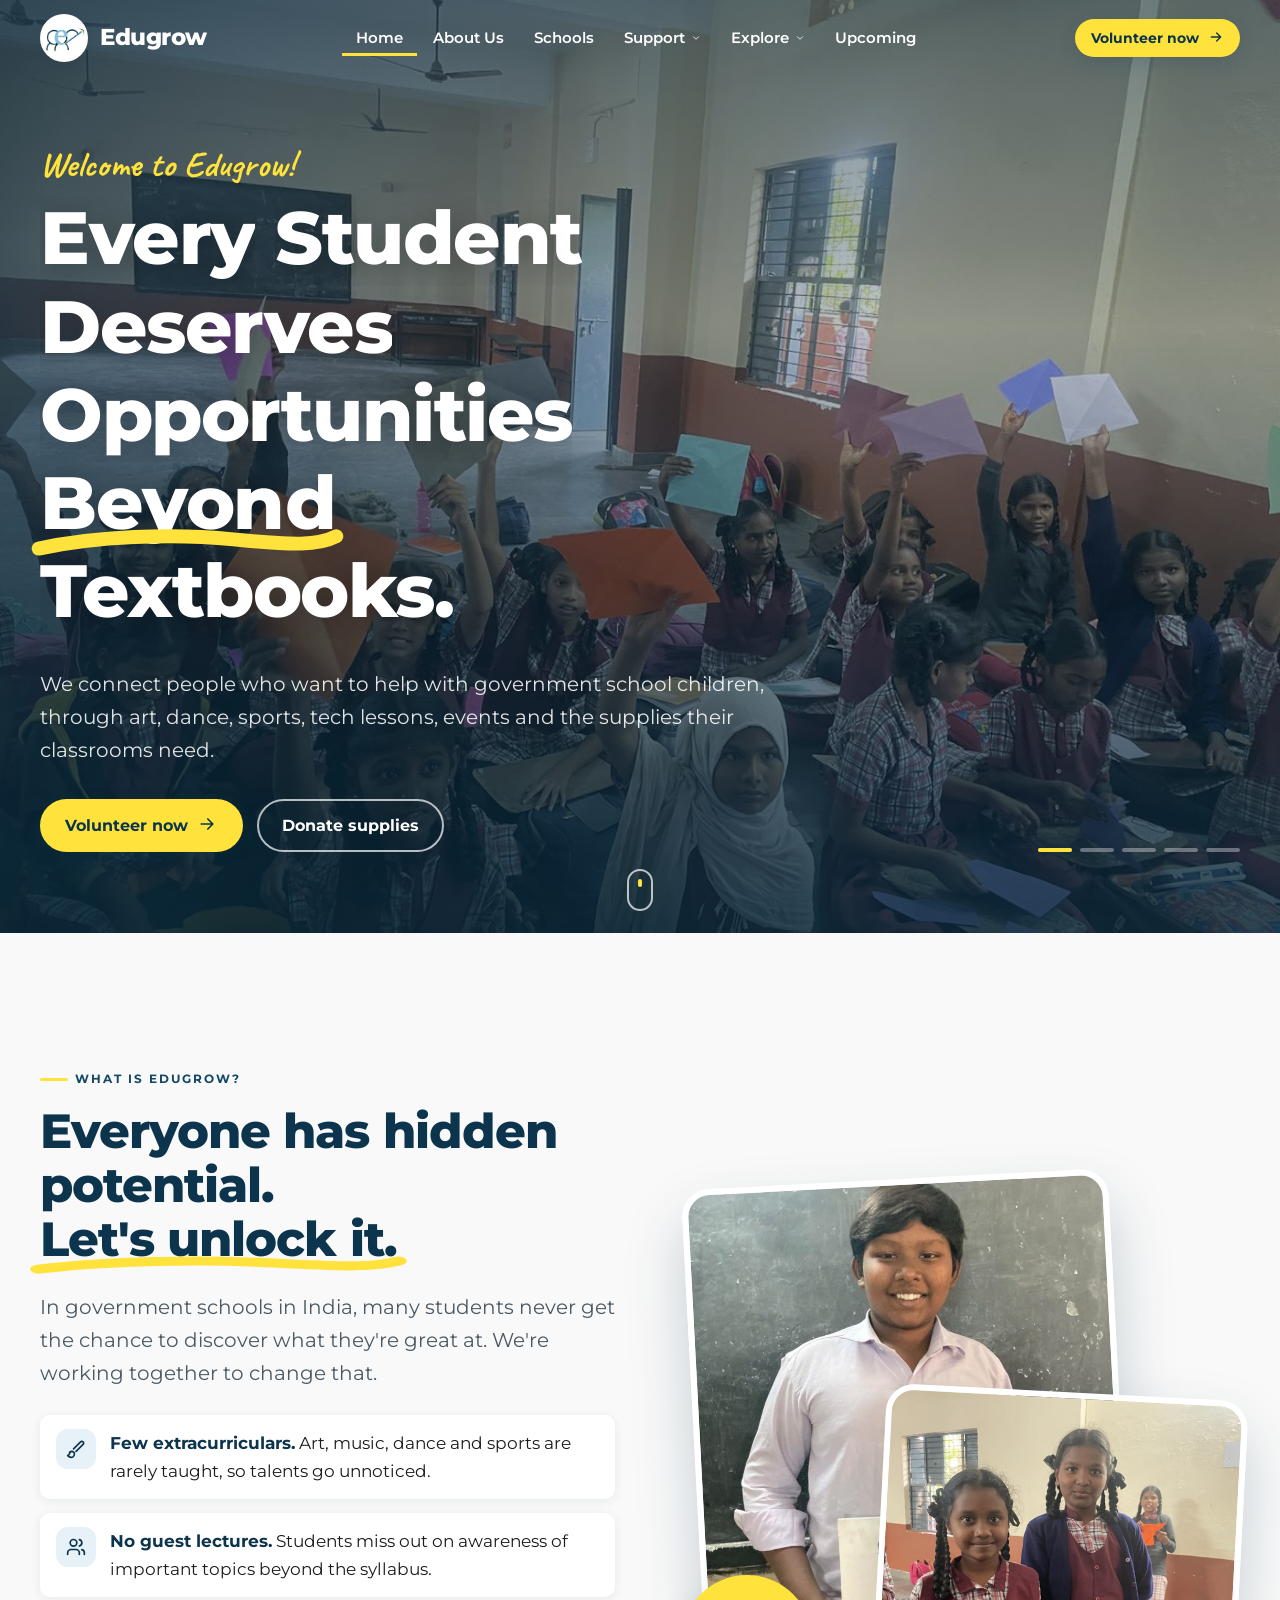
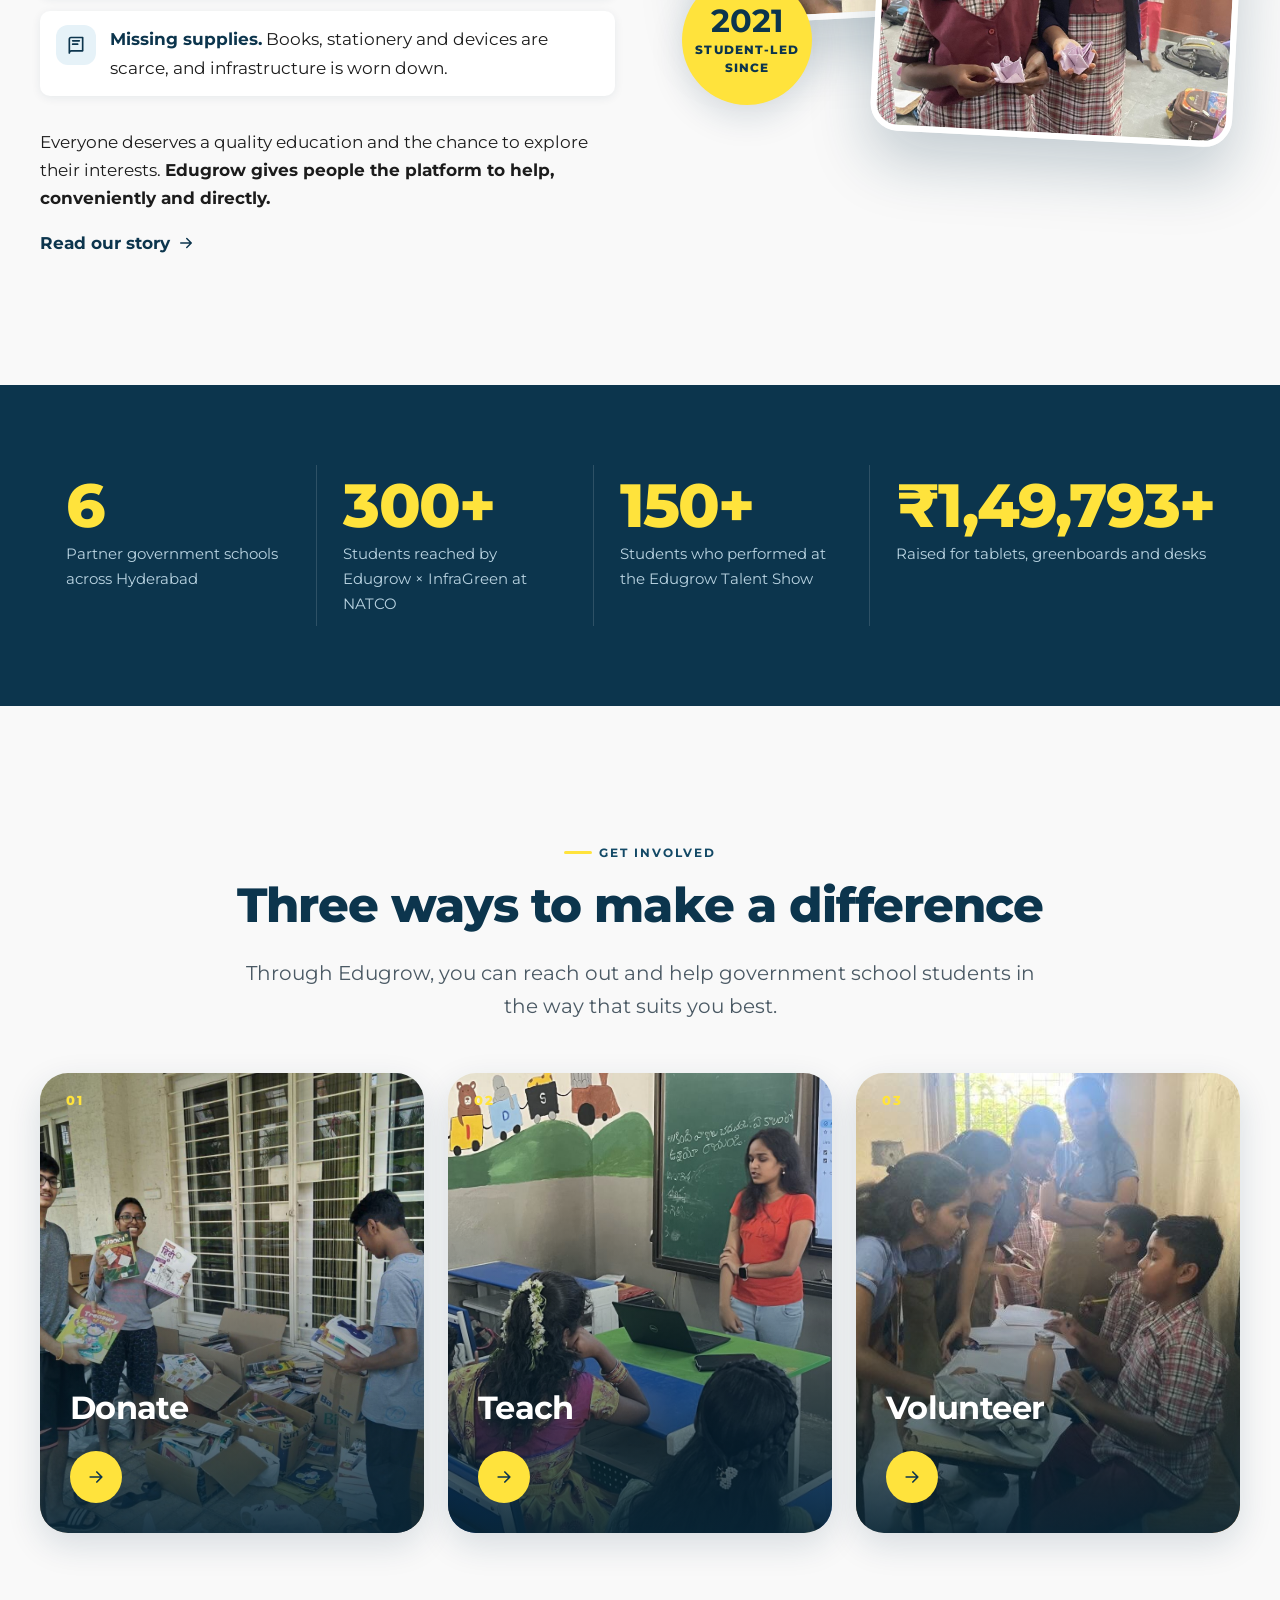
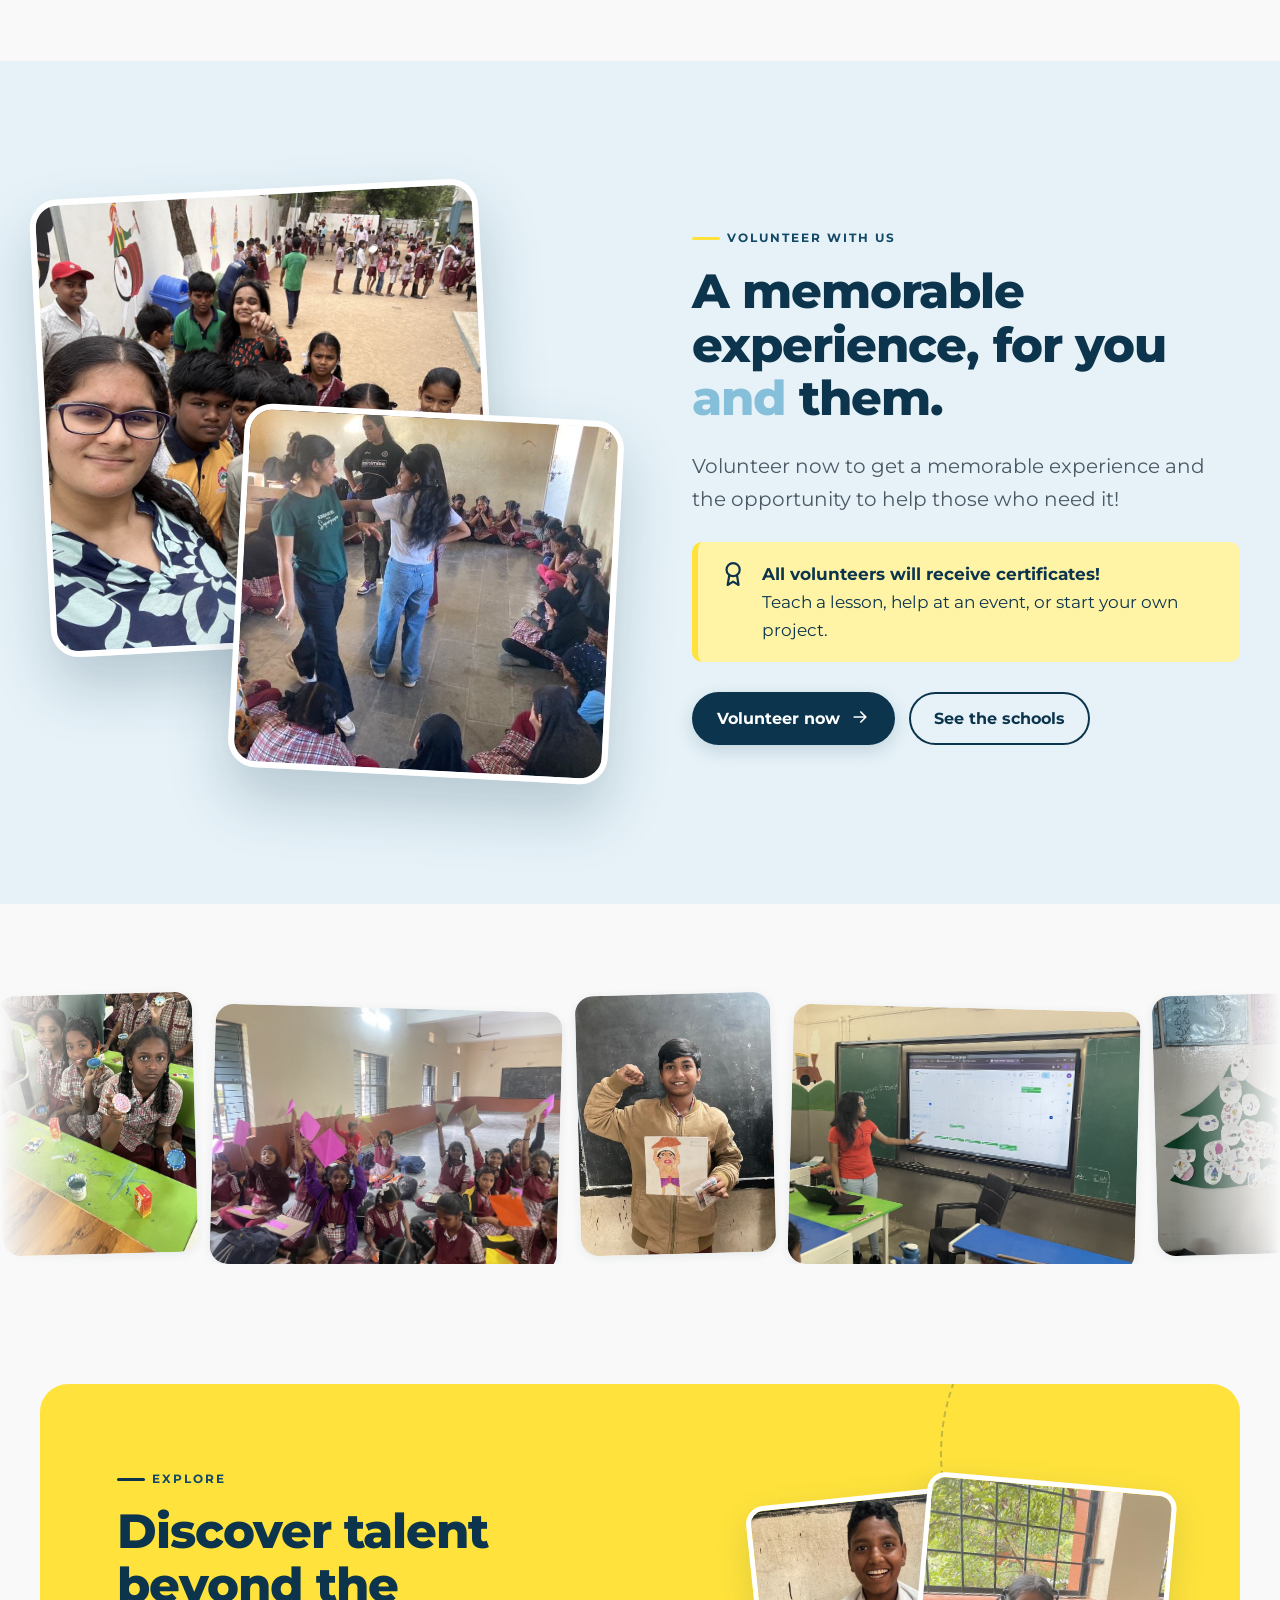
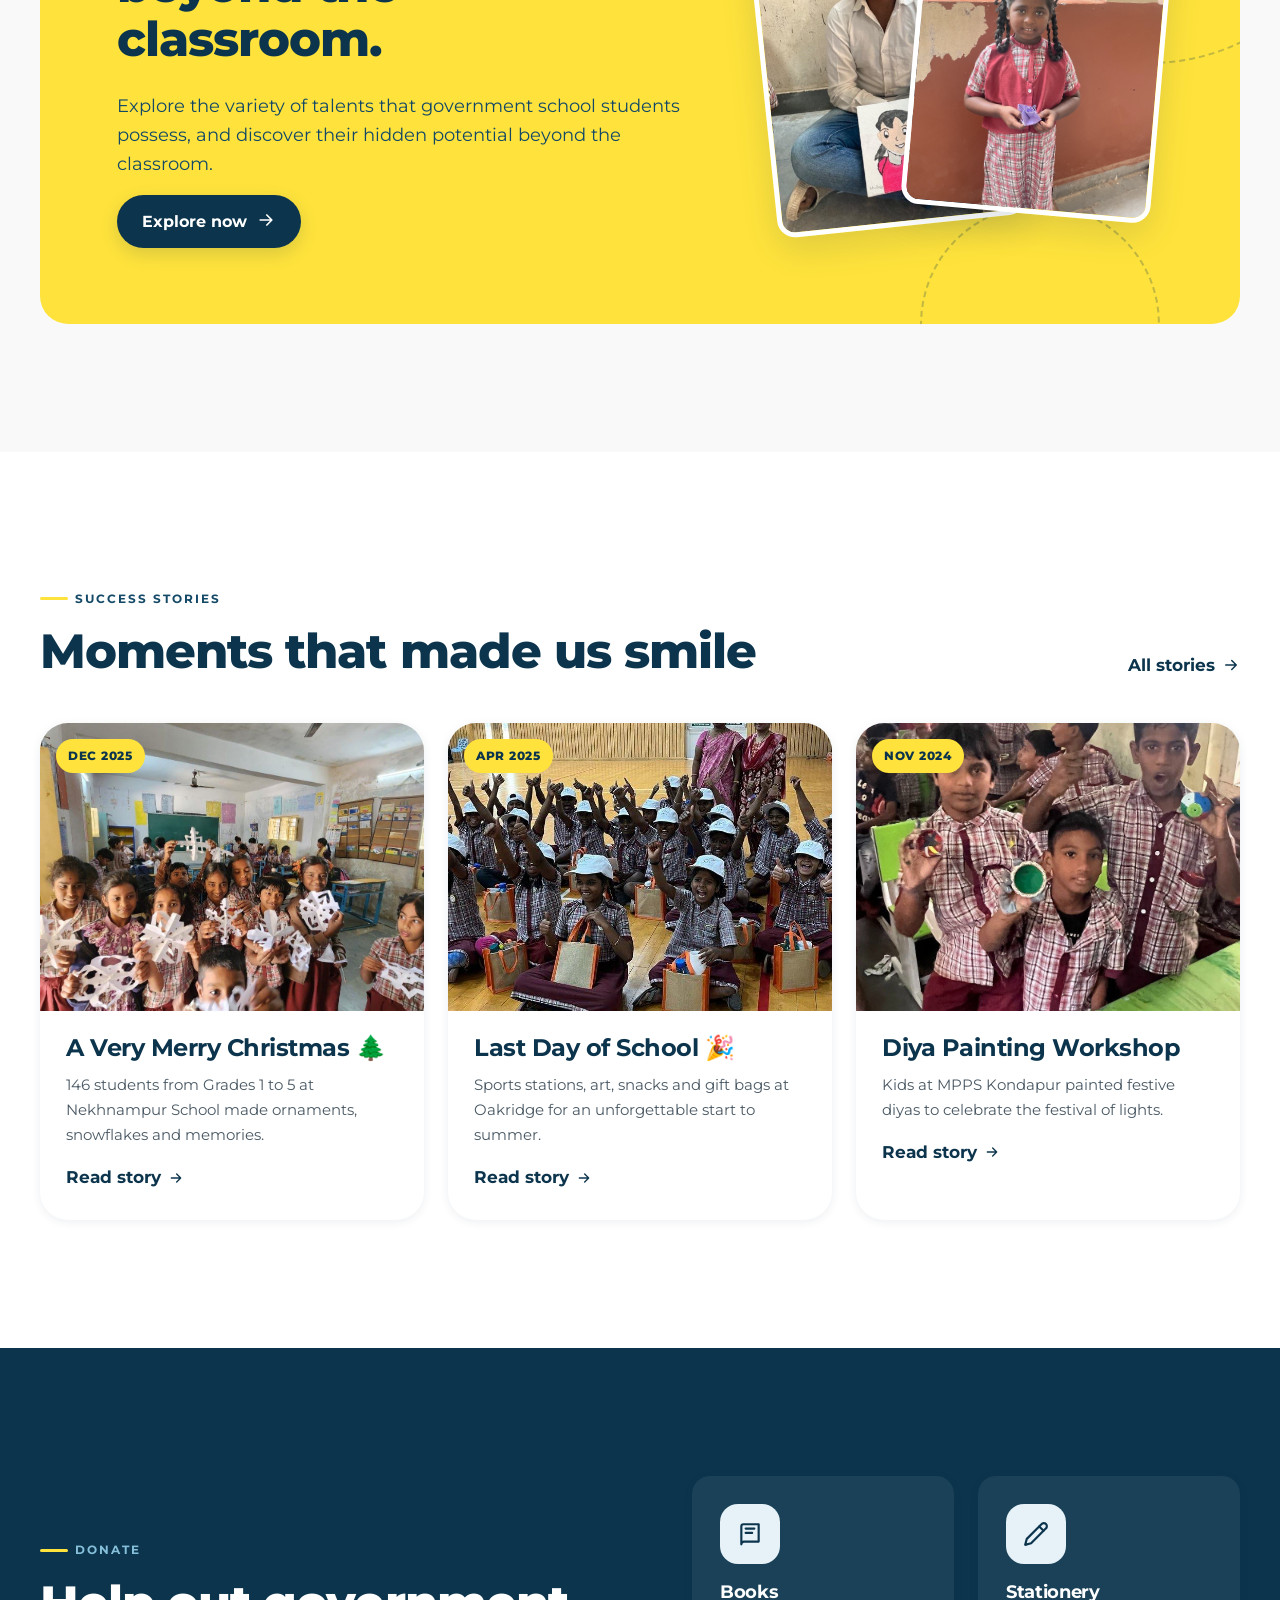
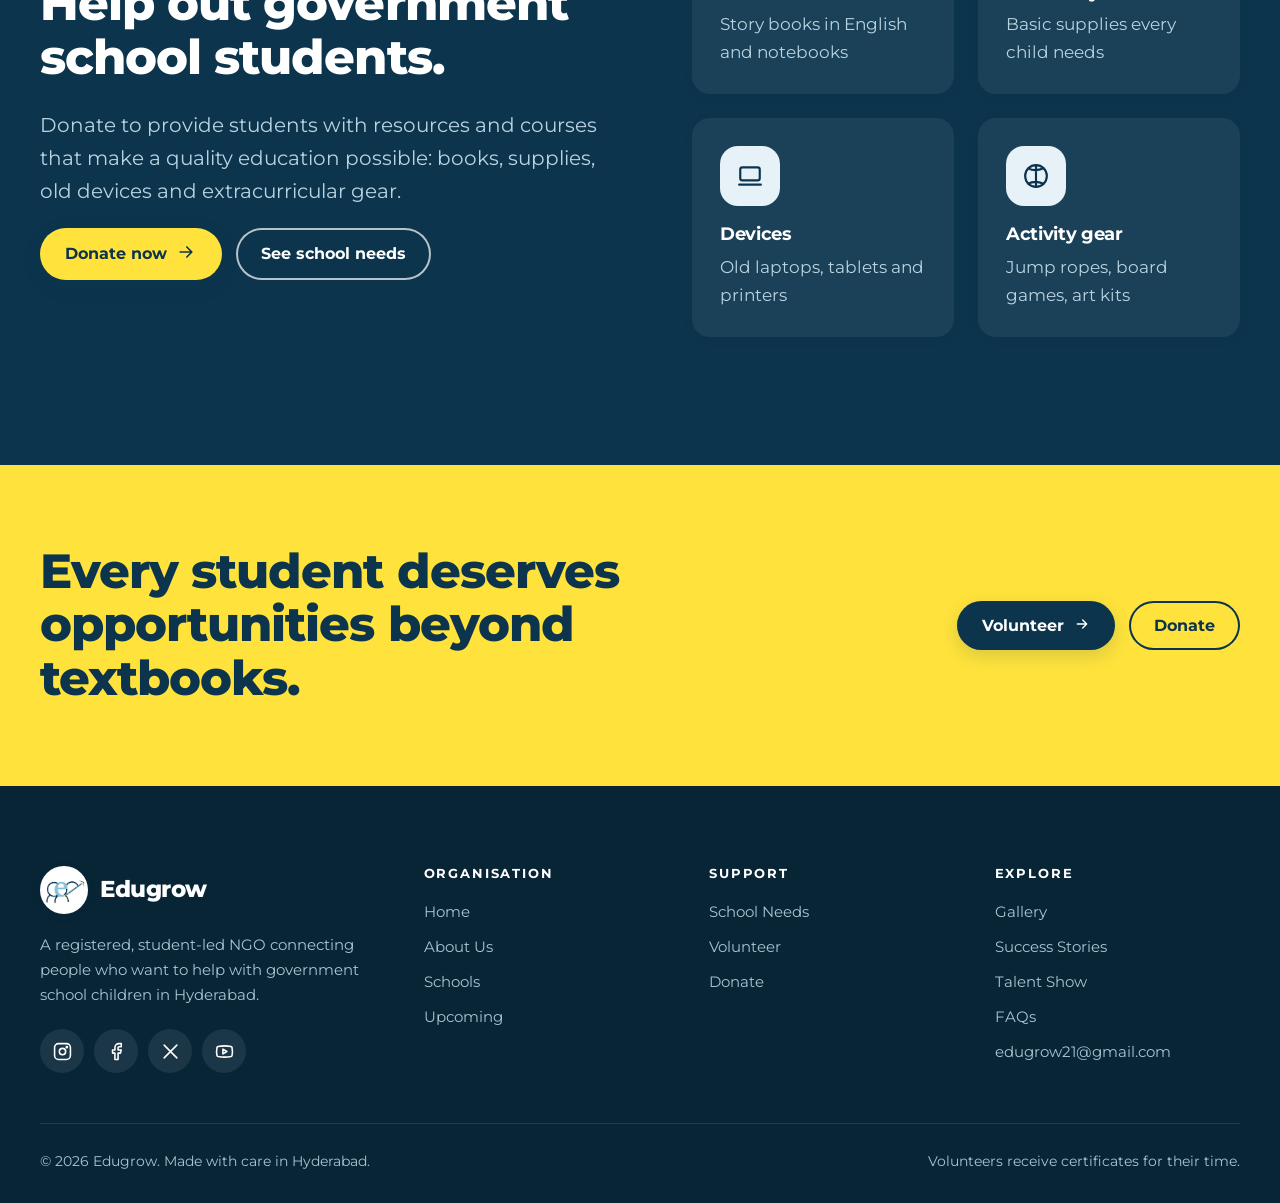
==== index.html @ 66b3c99e "Add new Edugrow website Static multi-page site rebuilt from edugrow.org.in with the Edugrow brand co" ====
<!doctype html>
<html lang="en">
<head>
  <meta charset="utf-8">
  <meta name="viewport" content="width=device-width, initial-scale=1">
  <title>Edugrow — Opportunities beyond textbooks</title>
  <meta name="description" content="Edugrow is a student-led NGO in Hyderabad connecting volunteers and donors with government school children through extracurriculars, guest lessons and supplies.">
  <link rel="icon" href="assets/img/logo.png">
  <link rel="preconnect" href="https://fonts.googleapis.com">
  <link rel="preconnect" href="https://fonts.gstatic.com" crossorigin>
  <link href="https://fonts.googleapis.com/css2?family=Caveat:wght@600;700&family=Montserrat:wght@400;500;600;700;800&display=swap" rel="stylesheet">
  <link rel="stylesheet" href="assets/css/style.css">
  <script src="assets/js/main.js" defer></script>
</head>
<body data-page="home" class="on-dark">
  <div id="site-header"></div>

  <main id="main">
    <!-- HERO -->
    <section class="hero">
      <div class="hero-slides" aria-hidden="true">
        <img src="assets/img/photos/origami-2.jpg" alt="" fetchpriority="high">
        <img src="assets/img/photos/natco-art-3.jpg" alt="">
        <img src="assets/img/photos/diya-old-2.jpg" alt="">
        <img src="assets/img/photos/lastday-1.jpg" alt="">
        <img src="assets/img/photos/natco-art-6.jpg" alt="">
      </div>
      <div class="hero-content container">
        <span class="hand reveal">Welcome to Edugrow!</span>
        <h1 data-split>Every Student Deserves Opportunities <span class="scribble">Beyond</span> Textbooks.</h1>
        <p class="lead reveal" style="--d:.7s">We connect people who want to help with government school children, through art, dance, sports, tech lessons, events and the supplies their classrooms need.</p>
        <div class="btn-row reveal" style="--d:.85s">
          <a class="btn" href="volunteer.html" data-magnetic>Volunteer now <span class="arrow" data-icon="arrow"></span></a>
          <a class="btn btn--ghost" href="donate.html">Donate supplies</a>
        </div>
      </div>
      <div class="hero-dots" aria-label="Hero photos"></div>
      <div class="scroll-cue" aria-hidden="true"></div>
    </section>

    <!-- WHAT IS EDUGROW -->
    <section class="section">
      <div class="container split">
        <div>
          <span class="eyebrow reveal">What is Edugrow?</span>
          <h2 class="reveal">Everyone has hidden potential. <span class="scribble">Let's unlock it.</span></h2>
          <p class="lead reveal">In government schools in India, many students never get the chance to discover what they're great at. We're working together to change that.</p>
          <ul class="problem-list stagger">
            <li><span class="ico" data-icon="brush"></span><div><b>Few extracurriculars.</b> Art, music, dance and sports are rarely taught, so talents go unnoticed.</div></li>
            <li><span class="ico" data-icon="users"></span><div><b>No guest lectures.</b> Students miss out on awareness of important topics beyond the syllabus.</div></li>
            <li><span class="ico" data-icon="book"></span><div><b>Missing supplies.</b> Books, stationery and devices are scarce, and infrastructure is worn down.</div></li>
          </ul>
          <p class="reveal">Everyone deserves a quality education and the chance to explore their interests. <b>Edugrow gives people the platform to help, conveniently and directly.</b></p>
          <a class="link-arrow reveal" href="about.html">Read our story <span data-icon="arrow" data-size="18"></span></a>
        </div>
        <div class="photo-stack reveal zoom">
          <figure class="p1"><img src="assets/img/photos/natco-art-8.jpg" alt="A student proudly shows a drawing made in an Edugrow art session" loading="lazy"></figure>
          <figure class="p2"><img src="assets/img/photos/origami-4.jpg" alt="Two students holding origami flowers they folded" loading="lazy"></figure>
          <div class="badge"><div><b>2021</b><small>Student-led<br>since</small></div></div>
        </div>
      </div>
    </section>

    <!-- STATS -->
    <section class="section--navy section--tight">
      <div class="container">
        <div class="stats">
          <div class="stat reveal"><span class="n" data-count="6">0</span><p>Partner government schools across Hyderabad</p></div>
          <div class="stat reveal" style="--d:.1s"><span class="n" data-count="300" data-suffix="+">0</span><p>Students reached by Edugrow × InfraGreen at NATCO</p></div>
          <div class="stat reveal" style="--d:.2s"><span class="n" data-count="150" data-suffix="+">0</span><p>Students who performed at the Edugrow Talent Show</p></div>
          <div class="stat reveal" style="--d:.3s"><span class="n" data-count="150000" data-prefix="₹" data-suffix="+">0</span><p>Raised for tablets, greenboards and desks</p></div>
        </div>
      </div>
    </section>

    <!-- WAYS TO HELP -->
    <section class="section">
      <div class="container">
        <div class="center" style="margin-bottom:50px">
          <span class="eyebrow reveal">Get involved</span>
          <h2 class="reveal">Three ways to make a difference</h2>
          <p class="lead reveal">Through Edugrow, you can reach out and help government school students in the way that suits you best.</p>
        </div>
        <div class="grid-3">
          <a class="help-card reveal" href="donate.html" data-tilt>
            <img src="assets/img/photos/books-1.jpg" alt="" loading="lazy">
            <span class="num">01</span>
            <h3>Donate</h3>
            <p>Donate books, stationery, tables, plates and other school essentials.</p>
            <span class="go" data-icon="arrow"></span>
          </a>
          <a class="help-card reveal" style="--d:.12s" href="volunteer.html" data-tilt>
            <img src="assets/img/photos/ups-tech-8.jpg" alt="" loading="lazy">
            <span class="num">02</span>
            <h3>Teach</h3>
            <p>Turn your passions into lessons, from art and theatre to basketball and more!</p>
            <span class="go" data-icon="arrow"></span>
          </a>
          <a class="help-card reveal" style="--d:.24s" href="volunteer.html" data-tilt>
            <img src="assets/img/photos/natco-art-1.jpg" alt="" loading="lazy">
            <span class="num">03</span>
            <h3>Volunteer</h3>
            <p>Be part of Edugrow events and help us make them truly special!</p>
            <span class="go" data-icon="arrow"></span>
          </a>
        </div>
      </div>
    </section>

    <!-- VOLUNTEER BAND -->
    <section class="section section--sky">
      <div class="container split split--rev">
        <div>
          <span class="eyebrow reveal">Volunteer with us</span>
          <h2 class="reveal">A memorable experience, for you <em style="font-style:normal;color:var(--sky)">and</em> them.</h2>
          <p class="lead reveal">Volunteer now to get a memorable experience and the opportunity to help those who need it!</p>
          <div class="notice reveal" style="margin:26px 0 30px">
            <span data-icon="award" data-size="28"></span>
            <div><b>All volunteers will receive certificates!</b><p>Teach a lesson, help at an event, or start your own project.</p></div>
          </div>
          <div class="btn-row reveal">
            <a class="btn btn--navy" href="volunteer.html" data-magnetic>Volunteer now <span class="arrow" data-icon="arrow"></span></a>
            <a class="btn btn--outline" href="schools.html">See the schools</a>
          </div>
        </div>
        <div class="photo-stack reveal zoom">
          <figure class="p1"><img src="assets/img/photos/ups-tech-2.jpg" alt="A volunteer takes a selfie with a crowd of smiling students" loading="lazy"></figure>
          <figure class="p2"><img src="assets/img/photos/natco-art-12.jpg" alt="Volunteers leading a circle game with students" loading="lazy"></figure>
        </div>
      </div>
    </section>

    <!-- MARQUEE -->
    <section class="section--tight" aria-label="Photos from our sessions">
      <div class="marquee">
        <div class="marquee-track">
          <img src="assets/img/photos/diya-5.jpg" alt="Students showing their painted diyas" loading="lazy">
          <img src="assets/img/photos/origami-1.jpg" alt="Students waving origami creations" loading="lazy">
          <img src="assets/img/photos/natco-art-9.jpg" alt="A student with a drawing" loading="lazy">
          <img src="assets/img/photos/ups-tech-7.jpg" alt="A tech lesson on a smart board" loading="lazy">
          <img src="assets/img/photos/christmas-1.jpg" alt="A Christmas tree decorated with student ornaments" loading="lazy">
          <img src="assets/img/photos/mpps-art-4.jpg" alt="Students holding paper planes" loading="lazy">
          <img src="assets/img/photos/diya-1.jpg" alt="A student holding a painted diya" loading="lazy">
          <img src="assets/img/photos/psychology-3.jpg" alt="Students smiling during a session" loading="lazy">
          <img src="assets/img/photos/story-1.jpg" alt="Students writing their own stories" loading="lazy">
          <img src="assets/img/photos/manikonda-5.jpg" alt="A student showing a rainbow drawing" loading="lazy">
        </div>
      </div>
    </section>

    <!-- TALENT -->
    <section class="section" style="padding-top:40px">
      <div class="container">
        <div class="cta-band reveal">
          <span class="circle c1"></span><span class="circle c2"></span>
          <div style="position:relative">
            <span class="eyebrow">Explore</span>
            <h2>Discover talent beyond the classroom.</h2>
            <p>Explore the variety of talents that government school students possess, and discover their hidden potential beyond the classroom.</p>
            <a class="btn btn--navy" href="talent-show.html" data-magnetic>Explore now <span class="arrow" data-icon="arrow"></span></a>
          </div>
          <div class="imgs">
            <img src="assets/img/photos/natco-art-11.jpg" alt="A student with a superhero drawing" loading="lazy">
            <img src="assets/img/photos/origami-7.jpg" alt="A student holding a paper flower" loading="lazy">
          </div>
        </div>
      </div>
    </section>

    <!-- RECENT STORIES -->
    <section class="section section--white">
      <div class="container">
        <div style="display:flex;justify-content:space-between;align-items:end;gap:20px;flex-wrap:wrap;margin-bottom:44px">
          <div>
            <span class="eyebrow reveal">Success stories</span>
            <h2 class="reveal" style="margin:0">Moments that made us smile</h2>
          </div>
          <a class="link-arrow reveal" href="success-stories.html">All stories <span data-icon="arrow" data-size="18"></span></a>
        </div>
        <div class="grid-3">
          <a class="story-card reveal" href="success-stories.html#christmas">
            <div class="media"><img src="assets/img/photos/christmas-old-3.jpg" alt="Students holding paper snowflakes at the Christmas event" loading="lazy"><span class="date">Dec 2025</span></div>
            <div class="body"><h3>A Very Merry Christmas 🌲</h3><p>146 students from Grades 1 to 5 at Nekhnampur School made ornaments, snowflakes and memories.</p><span class="link-arrow">Read story <span data-icon="arrow" data-size="16"></span></span></div>
          </a>
          <a class="story-card reveal" style="--d:.1s" href="success-stories.html#last-day">
            <div class="media"><img src="assets/img/photos/lastday-1.jpg" alt="Students celebrating at the Last Day of School event" loading="lazy"><span class="date">Apr 2025</span></div>
            <div class="body"><h3>Last Day of School 🎉</h3><p>Sports stations, art, snacks and gift bags at Oakridge for an unforgettable start to summer.</p><span class="link-arrow">Read story <span data-icon="arrow" data-size="16"></span></span></div>
          </a>
          <a class="story-card reveal" style="--d:.2s" href="success-stories.html#diya">
            <div class="media"><img src="assets/img/photos/diya-old-1.jpg" alt="Students painting diyas" loading="lazy"><span class="date">Nov 2024</span></div>
            <div class="body"><h3>Diya Painting Workshop</h3><p>Kids at MPPS Kondapur painted festive diyas to celebrate the festival of lights.</p><span class="link-arrow">Read story <span data-icon="arrow" data-size="16"></span></span></div>
          </a>
        </div>
      </div>
    </section>

    <!-- DONATE -->
    <section class="section section--navy" style="overflow:hidden">
      <div class="container split">
        <div>
          <span class="eyebrow reveal">Donate</span>
          <h2 class="reveal">Help out government school students.</h2>
          <p class="lead reveal">Donate to provide students with resources and courses that make a quality education possible: books, supplies, old devices and extracurricular gear.</p>
          <div class="btn-row reveal">
            <a class="btn" href="donate.html" data-magnetic>Donate now <span class="arrow" data-icon="arrow"></span></a>
            <a class="btn btn--ghost" href="school-needs.html">See school needs</a>
          </div>
        </div>
        <div class="grid-2 stagger">
          <div class="card" style="background:rgba(255,255,255,.06);color:#DCEAF2"><div class="ico-lg" data-icon="book" data-size="26"></div><h3 style="font-size:1.1rem">Books</h3><p style="color:#B9D3E1">Story books in English and notebooks</p></div>
          <div class="card" style="background:rgba(255,255,255,.06);color:#DCEAF2"><div class="ico-lg" data-icon="pencil" data-size="26"></div><h3 style="font-size:1.1rem">Stationery</h3><p style="color:#B9D3E1">Basic supplies every child needs</p></div>
          <div class="card" style="background:rgba(255,255,255,.06);color:#DCEAF2"><div class="ico-lg" data-icon="laptop" data-size="26"></div><h3 style="font-size:1.1rem">Devices</h3><p style="color:#B9D3E1">Old laptops, tablets and printers</p></div>
          <div class="card" style="background:rgba(255,255,255,.06);color:#DCEAF2"><div class="ico-lg" data-icon="ball" data-size="26"></div><h3 style="font-size:1.1rem">Activity gear</h3><p style="color:#B9D3E1">Jump ropes, board games, art kits</p></div>
        </div>
      </div>
    </section>
  </main>

  <div id="site-footer"></div>
</body>
</html>
---- assets/css/style.css ----
/* =========================================================
   Edugrow — site styles
   Brand colours taken from the existing edugrow.org.in site
   and the Edugrow logo: navy, sky blue, sunshine yellow.
   ========================================================= */

:root {
  --navy: #0C354D;
  --navy-900: #082536;
  --navy-700: #134966;
  --sky: #86BFDA;
  --sky-200: #C9E3EF;
  --sky-100: #E6F2F8;
  --sun: #FFE33C;
  --sun-200: #FFF3A6;
  --paper: #F9F9F9;
  --white: #FFFFFF;
  --ink: #1C1C1C;
  --ink-soft: #4A5964;

  --font-head: "Montserrat", system-ui, sans-serif;
  --font-body: "Montserrat", system-ui, sans-serif;
  --font-hand: "Caveat", "Comic Sans MS", cursive;

  --radius-sm: 10px;
  --radius: 18px;
  --radius-lg: 28px;
  --shadow-sm: 0 2px 10px rgba(12, 53, 77, .08);
  --shadow: 0 12px 34px rgba(12, 53, 77, .14);
  --shadow-lg: 0 30px 60px rgba(12, 53, 77, .22);

  --container: 1200px;
  --gutter: clamp(16px, 4vw, 40px);
  --header-h: 76px;
  --ease: cubic-bezier(.22, 1, .36, 1);
}

*, *::before, *::after { box-sizing: border-box; }
html { scroll-behavior: smooth; -webkit-text-size-adjust: 100%; overflow-x: clip; }
body {
  margin: 0;
  font-family: var(--font-body);
  font-size: 17px;
  line-height: 1.65;
  color: var(--ink);
  background: var(--paper);
  overflow-x: hidden;
  overflow-x: clip;
  -webkit-font-smoothing: antialiased;
}
img { max-width: 100%; display: block; }
a { color: inherit; }
h1, h2, h3, h4 { font-family: var(--font-head); line-height: 1.12; margin: 0 0 .5em; color: var(--navy); letter-spacing: -.02em; }
h1 { font-size: clamp(2.4rem, 6vw, 4.6rem); font-weight: 800; }
h2 { font-size: clamp(1.9rem, 4vw, 3rem); font-weight: 800; }
h3 { font-size: clamp(1.2rem, 2vw, 1.5rem); font-weight: 700; }
p { margin: 0 0 1em; }
::selection { background: var(--sun); color: var(--navy); }
:focus-visible { outline: 3px solid var(--sun); outline-offset: 3px; border-radius: 6px; }

.container { width: min(100% - 2 * var(--gutter), var(--container)); margin-inline: auto; }
.section { padding: clamp(72px, 10vw, 130px) 0; position: relative; }
.section--tight { padding: clamp(48px, 7vw, 80px) 0; }
.section--navy { background: var(--navy); color: #DCEAF2; }
.section--navy h2, .section--navy h3 { color: var(--white); }
.section--sky { background: var(--sky-100); }
.section--sun { background: var(--sun); }
.section--white { background: var(--white); }
.center { text-align: center; }
.lead { font-size: clamp(1.05rem, 1.6vw, 1.25rem); color: var(--ink-soft); max-width: 62ch; }
.center .lead { margin-inline: auto; }
.section--navy .lead { color: #B9D3E1; }

.eyebrow {
  display: inline-flex; align-items: center; gap: .55em;
  font-weight: 700; font-size: .78rem; letter-spacing: .16em; text-transform: uppercase;
  color: var(--navy-700); margin-bottom: 1rem;
}
.eyebrow::before { content: ""; width: 28px; height: 3px; background: var(--sun); border-radius: 3px; }
.section--navy .eyebrow { color: var(--sky); }
.hand { font-family: var(--font-hand); font-weight: 700; font-size: 1.35em; color: var(--sky); letter-spacing: 0; }

/* Highlighted word with a hand-drawn pencil underline */
.scribble { position: relative; white-space: nowrap; display: inline-block; }
.scribble svg { position: absolute; left: -2%; bottom: -.18em; width: 104%; height: .42em; overflow: visible; }
.scribble path { fill: none; stroke: var(--sun); stroke-width: 9; stroke-linecap: round; stroke-dasharray: 400; stroke-dashoffset: 400; transition: stroke-dashoffset 1.2s var(--ease) .5s; }
.scribble.is-in path, .is-in .scribble path { stroke-dashoffset: 0; }

/* ---------- Buttons ---------- */
.btn {
  --bg: var(--sun); --fg: var(--navy);
  display: inline-flex; align-items: center; gap: .6em;
  padding: .95em 1.6em; border-radius: 999px; border: 0;
  background: var(--bg); color: var(--fg);
  font: 700 .98rem/1 var(--font-head); text-decoration: none; cursor: pointer;
  position: relative; overflow: hidden; isolation: isolate;
  transition: transform .35s var(--ease), box-shadow .35s var(--ease);
  box-shadow: 0 6px 18px rgba(12, 53, 77, .16);
}
.btn::before {
  content: ""; position: absolute; inset: 0; z-index: -1;
  background: var(--navy); transform: translateY(101%); transition: transform .45s var(--ease);
}
.btn:hover { transform: translateY(-3px); box-shadow: 0 14px 28px rgba(12, 53, 77, .25); color: var(--white); }
.btn:hover::before { transform: translateY(0); }
.btn .arrow { transition: transform .35s var(--ease); }
.btn:hover .arrow { transform: translateX(4px); }
.btn--navy { --bg: var(--navy); --fg: var(--white); }
.btn--navy::before { background: var(--sun); }
.btn--navy:hover { color: var(--navy); }
.btn--ghost { --bg: transparent; --fg: var(--white); box-shadow: inset 0 0 0 2px rgba(255,255,255,.7); }
.btn--ghost::before { background: var(--white); }
.btn--ghost:hover { color: var(--navy); }
.btn--outline { --bg: transparent; --fg: var(--navy); box-shadow: inset 0 0 0 2px var(--navy); }
.btn--sm { padding: .7em 1.15em; font-size: .88rem; }
.btn-row { display: flex; flex-wrap: wrap; gap: 14px; }
.center .btn-row { justify-content: center; }

.link-arrow { font-weight: 700; color: var(--navy); text-decoration: none; display: inline-flex; gap: .4em; align-items: center; background: linear-gradient(var(--sun), var(--sun)) 0 100% / 0 3px no-repeat; transition: background-size .4s var(--ease); }
.link-arrow:hover { background-size: 100% 3px; }

/* ---------- Scroll progress (a pencil line) ---------- */
.progress { position: fixed; inset: 0 0 auto 0; height: 4px; z-index: 200; pointer-events: none; }
.progress span { display: block; height: 100%; width: 100%; transform-origin: 0 50%; transform: scaleX(0); background: linear-gradient(90deg, var(--sky), var(--sun)); }

/* ---------- Header ---------- */
.site-header {
  position: fixed; inset: 0 0 auto 0; z-index: 100; height: var(--header-h);
  display: flex; align-items: center;
  transition: background .4s, box-shadow .4s, transform .45s var(--ease), height .3s;
}
.site-header.is-solid { background: rgba(255,255,255,.92); backdrop-filter: saturate(160%) blur(14px); -webkit-backdrop-filter: saturate(160%) blur(14px); box-shadow: 0 1px 0 rgba(12,53,77,.08), var(--shadow-sm); }
.site-header.is-hidden { transform: translateY(-100%); }
.site-header .container { display: flex; align-items: center; justify-content: space-between; gap: 20px; }
.brand { display: flex; align-items: center; gap: 12px; text-decoration: none; }
.brand img { width: 48px; height: 48px; border-radius: 50%; background: var(--white); box-shadow: var(--shadow-sm); transition: transform .6s var(--ease); }
.brand:hover img { transform: rotate(-12deg) scale(1.06); }
.brand span { font: 800 1.45rem/1 var(--font-head); color: var(--navy); letter-spacing: -.02em; }
.on-dark .site-header:not(.is-solid) .brand span { color: var(--white); }

.nav { display: flex; align-items: center; gap: 4px; }
.nav > ul { list-style: none; margin: 0; padding: 0; display: flex; align-items: center; gap: 2px; }
.nav li { position: relative; }
.nav a.nav-link, .nav button.nav-link {
  display: inline-flex; align-items: center; gap: 6px;
  padding: 10px 14px; border-radius: 999px; border: 0; background: none; cursor: pointer;
  font: 600 .95rem/1 var(--font-head); color: var(--navy); text-decoration: none;
  transition: background .25s, color .25s;
}
.on-dark .site-header:not(.is-solid) .nav-link { color: var(--white); }
.nav .nav-link:hover, .nav li:focus-within > .nav-link { background: rgba(134,191,218,.22); }
.nav .nav-link[aria-current="page"], .nav .is-current > .nav-link { box-shadow: inset 0 -3px 0 var(--sun); border-radius: 0; }
.nav .chev { width: 10px; height: 10px; transition: transform .3s; }
.nav li:hover .chev, .nav li:focus-within .chev { transform: rotate(180deg); }
.dropdown {
  position: absolute; top: calc(100% + 10px); left: 50%; min-width: 250px;
  list-style: none; margin: 0; padding: 10px;
  background: var(--white); border-radius: var(--radius); box-shadow: var(--shadow-lg);
  opacity: 0; visibility: hidden; transform: translate(-50%, 10px);
  transition: opacity .3s var(--ease), transform .3s var(--ease), visibility .3s;
}
.dropdown::before { content: ""; position: absolute; inset: -12px 0 auto; height: 12px; }
.nav li:hover > .dropdown, .nav li:focus-within > .dropdown { opacity: 1; visibility: visible; transform: translate(-50%, 0); }
.dropdown a { display: flex; gap: 12px; align-items: center; padding: 11px 12px; border-radius: 12px; text-decoration: none; color: var(--navy); font-weight: 600; font-size: .94rem; transition: background .2s; }
.dropdown a small { display: block; font-weight: 500; color: var(--ink-soft); font-size: .78rem; margin-top: 2px; }
.dropdown a:hover { background: var(--sky-100); }
.dropdown .ico { flex: none; width: 36px; height: 36px; border-radius: 10px; display: grid; place-items: center; background: var(--sky-100); color: var(--navy); }
.dropdown a:hover .ico { background: var(--sun); }
.nav-cta { margin-left: 10px; }

.burger { display: none; width: 46px; height: 46px; border-radius: 50%; border: 0; background: var(--sun); cursor: pointer; position: relative; z-index: 120; }
.burger span { position: absolute; left: 13px; right: 13px; height: 2.5px; background: var(--navy); border-radius: 2px; transition: transform .4s var(--ease), opacity .3s; }
.burger span:nth-child(1) { top: 16px; } .burger span:nth-child(2) { top: 22px; } .burger span:nth-child(3) { top: 28px; }
.menu-open .burger span:nth-child(1) { transform: translateY(6px) rotate(45deg); }
.menu-open .burger span:nth-child(2) { opacity: 0; }
.menu-open .burger span:nth-child(3) { transform: translateY(-6px) rotate(-45deg); }

.mobile-menu {
  position: fixed; inset: 0; z-index: 110; background: var(--navy); color: var(--white);
  padding: calc(var(--header-h) + 20px) var(--gutter) 40px; overflow-y: auto;
  clip-path: circle(0 at calc(100% - 44px) 38px); transition: clip-path .7s var(--ease);
  visibility: hidden;
}
.menu-open .mobile-menu { clip-path: circle(150% at calc(100% - 44px) 38px); visibility: visible; }
.menu-open { overflow: hidden; }
.mobile-menu ul { list-style: none; margin: 0; padding: 0; }
.mobile-menu > ul > li { border-bottom: 1px solid rgba(255,255,255,.12); opacity: 0; transform: translateY(16px); transition: opacity .4s, transform .5s var(--ease); }
.menu-open .mobile-menu > ul > li { opacity: 1; transform: none; }
.mobile-menu > ul > li > a, .mobile-menu summary { display: flex; justify-content: space-between; align-items: center; padding: 16px 0; font: 700 1.5rem/1.2 var(--font-head); color: var(--white); text-decoration: none; cursor: pointer; list-style: none; }
.mobile-menu summary::-webkit-details-marker { display: none; }
.mobile-menu summary::after { content: "+"; color: var(--sun); font-size: 1.6rem; transition: transform .3s; }
.mobile-menu details[open] summary::after { transform: rotate(45deg); }
.mobile-menu details ul { padding: 0 0 14px 6px; }
.mobile-menu details a { display: block; padding: 9px 0; color: var(--sky-200); text-decoration: none; font-weight: 600; }
.mobile-menu .btn { margin-top: 28px; }
.menu-open .site-header .brand span { color: var(--white); }

/* ---------- Hero (home) ---------- */
.hero { position: relative; min-height: 100svh; display: flex; align-items: flex-end; color: var(--white); overflow: hidden; background: var(--navy-900); }
.hero-slides { position: absolute; inset: 0; }
.hero-slides img { position: absolute; inset: 0; width: 100%; height: 100%; object-fit: cover; opacity: 0; transform: scale(1.12); transition: opacity 1.6s ease, transform 8s linear; }
.hero-slides img.is-active { opacity: 1; transform: scale(1); }
.hero::after { content: ""; position: absolute; inset: 0; background: linear-gradient(180deg, rgba(8,37,54,.55) 0%, rgba(8,37,54,.25) 35%, rgba(8,37,54,.85) 100%), linear-gradient(90deg, rgba(8,37,54,.6), transparent 70%); }
.hero-content { position: relative; z-index: 2; padding: calc(var(--header-h) + 60px) 0 clamp(60px, 9vh, 110px); }
.hero h1 { color: var(--white); max-width: 14ch; margin-bottom: .4em; text-shadow: 0 4px 30px rgba(0,0,0,.25); }
.hero .lead { color: rgba(255,255,255,.88); margin-bottom: 2rem; }
.hero .hand { color: var(--sun); font-size: clamp(1.6rem, 3vw, 2.2rem); display: block; margin-bottom: .2rem; }
.split-word { display: inline-block; overflow: hidden; vertical-align: top; padding-bottom: .08em; }
.split-word > span { display: inline-block; opacity: 0; transform: translateY(110%); transition: transform 1s var(--ease), opacity .6s ease; }
.is-in .split-word > span, .split-word > span.is-in { opacity: 1; transform: none; }
.hero-dots { position: absolute; right: var(--gutter); bottom: clamp(60px, 9vh, 110px); z-index: 3; display: flex; gap: 8px; }
.hero-dots button { width: 34px; height: 4px; border-radius: 4px; border: 0; padding: 0; cursor: pointer; background: rgba(255,255,255,.35); overflow: hidden; position: relative; }
.hero-dots button::after { content: ""; position: absolute; inset: 0; background: var(--sun); transform: scaleX(0); transform-origin: left; }
.hero-dots button.is-active::after { animation: dotfill 6s linear forwards; }
@keyframes dotfill { to { transform: scaleX(1); } }
.scroll-cue { position: absolute; left: 50%; bottom: 22px; z-index: 3; transform: translateX(-50%); width: 26px; height: 42px; border: 2px solid rgba(255,255,255,.7); border-radius: 20px; }
.scroll-cue::after { content: ""; position: absolute; left: 50%; top: 8px; width: 4px; height: 8px; margin-left: -2px; background: var(--sun); border-radius: 4px; animation: cue 1.8s infinite; }
@keyframes cue { 0% { opacity: 0; transform: translateY(0); } 30% { opacity: 1; } 100% { opacity: 0; transform: translateY(14px); } }

/* Page hero (inner pages) */
.page-hero { position: relative; padding: calc(var(--header-h) + clamp(60px, 9vw, 110px)) 0 clamp(70px, 9vw, 120px); background: var(--navy); color: var(--white); overflow: hidden; }
.page-hero h1 { color: var(--white); max-width: 18ch; }
.page-hero .lead { color: #C3DAE6; }
.page-hero .bg { position: absolute; inset: 0; background-size: cover; background-position: center; opacity: .28; transform: scale(1.1); will-change: transform; }
.page-hero::after { content: ""; position: absolute; inset: 0; background: linear-gradient(100deg, var(--navy) 25%, rgba(12,53,77,.55)); }
.page-hero .container { position: relative; z-index: 2; }
.crumbs { display: flex; gap: 8px; font-size: .85rem; font-weight: 600; color: var(--sky); margin-bottom: 1.2rem; }
.crumbs a { color: var(--sky-200); text-decoration: none; }
.crumbs a:hover { color: var(--sun); }
.wave { position: absolute; left: 0; right: 0; bottom: -1px; height: clamp(40px, 6vw, 80px); z-index: 3; color: var(--paper); }
.wave svg { width: 100%; height: 100%; display: block; }

/* Floating doodles */
.doodle { position: absolute; z-index: 1; pointer-events: none; opacity: .9; }
.doodle--1 { right: 8%; top: 28%; width: 90px; animation: float 7s ease-in-out infinite; }
.doodle--2 { right: 22%; bottom: 18%; width: 60px; animation: float 9s ease-in-out infinite reverse; }
@keyframes float { 0%,100% { transform: translateY(0) rotate(0); } 50% { transform: translateY(-16px) rotate(6deg); } }

/* ---------- Reveal on scroll ---------- */
.reveal { opacity: 0; transform: translateY(40px); transition: opacity .9s var(--ease), transform .9s var(--ease); transition-delay: var(--d, 0s); }
.reveal.from-left { transform: translateX(-50px); }
.reveal.from-right { transform: translateX(50px); }
.reveal.zoom { transform: scale(.92); }
.reveal.is-in { opacity: 1; transform: none; }

/* ---------- Grid helpers ---------- */
.split { display: grid; grid-template-columns: 1.05fr 1fr; gap: clamp(36px, 6vw, 90px); align-items: center; }
.split--rev > :first-child { order: 2; }
.grid-3 { display: grid; grid-template-columns: repeat(3, 1fr); gap: 24px; }
.grid-2 { display: grid; grid-template-columns: repeat(2, 1fr); gap: 24px; }
.grid-auto { display: grid; grid-template-columns: repeat(auto-fill, minmax(280px, 1fr)); gap: 24px; }

/* ---------- Intro / mission ---------- */
.photo-stack { position: relative; aspect-ratio: 1 / 1.02; }
.photo-stack figure { position: absolute; margin: 0; border-radius: var(--radius-lg); overflow: hidden; box-shadow: var(--shadow-lg); border: 6px solid var(--white); }
.photo-stack img { width: 100%; height: 100%; object-fit: cover; transition: transform 1.2s var(--ease); }
.photo-stack figure:hover img { transform: scale(1.06); }
.photo-stack .p1 { inset: 0 22% 22% 0; transform: rotate(-3deg); }
.photo-stack .p2 { inset: 38% 0 0 34%; transform: rotate(3deg); }
.photo-stack .badge { position: absolute; left: -10px; bottom: 6%; z-index: 3; background: var(--sun); color: var(--navy); border-radius: 50%; width: 130px; height: 130px; display: grid; place-items: center; text-align: center; font-weight: 800; line-height: 1.1; box-shadow: var(--shadow); animation: spin-slow 20s linear infinite; }
.photo-stack .badge b { display: block; font-size: 2rem; }
.photo-stack .badge small { font-size: .72rem; letter-spacing: .1em; text-transform: uppercase; }
@keyframes spin-slow { 0%,100% { transform: rotate(-8deg); } 50% { transform: rotate(8deg); } }

.problem-list { list-style: none; padding: 0; margin: 1.6rem 0 2rem; display: grid; gap: 14px; }
.problem-list li { display: flex; gap: 14px; align-items: flex-start; padding: 14px 16px; background: var(--white); border-radius: var(--radius-sm); box-shadow: var(--shadow-sm); transition: transform .35s var(--ease), box-shadow .35s; }
.problem-list li:hover { transform: translateX(6px); box-shadow: var(--shadow); }
.problem-list .ico { flex: none; width: 40px; height: 40px; border-radius: 12px; background: var(--sky-100); color: var(--navy); display: grid; place-items: center; }
.problem-list b { color: var(--navy); }

/* ---------- Ways to help cards ---------- */
.help-card {
  position: relative; border-radius: var(--radius-lg); overflow: hidden; min-height: 460px; color: var(--white);
  display: flex; flex-direction: column; justify-content: flex-end; padding: 30px; text-decoration: none;
  box-shadow: var(--shadow); transform-style: preserve-3d; transition: transform .5s var(--ease), box-shadow .5s;
}
.help-card img { position: absolute; inset: 0; width: 100%; height: 100%; object-fit: cover; transition: transform 1.2s var(--ease); }
.help-card::before { content: ""; position: absolute; inset: 0; z-index: 1; background: linear-gradient(180deg, rgba(8,37,54,0) 30%, rgba(8,37,54,.92) 100%); transition: background .5s; }
.help-card:hover { box-shadow: var(--shadow-lg); }
.help-card:hover img { transform: scale(1.08); }
.help-card:hover::before { background: linear-gradient(180deg, rgba(8,37,54,.15) 0%, rgba(8,37,54,.95) 100%); }
.help-card > *:not(img) { position: relative; z-index: 2; }
.help-card .num { position: absolute; top: 22px; left: 26px; font: 800 .8rem/1 var(--font-head); letter-spacing: .14em; color: var(--sun); }
.help-card h3 { color: var(--white); font-size: 2rem; margin-bottom: .3em; }
.help-card p { color: rgba(255,255,255,.85); margin: 0; max-height: 0; opacity: 0; overflow: hidden; transition: max-height .6s var(--ease), opacity .5s, margin .5s; }
.help-card:hover p, .help-card:focus-visible p { max-height: 120px; opacity: 1; margin-bottom: 1rem; }
.help-card .go { margin-top: 1rem; width: 52px; height: 52px; border-radius: 50%; background: var(--sun); color: var(--navy); display: grid; place-items: center; transition: transform .5s var(--ease); }
.help-card:hover .go { transform: rotate(-45deg); }
@media (hover: none) { .help-card p { max-height: none; opacity: 1; margin-bottom: 1rem; } }

/* ---------- Stats ---------- */
.stats { display: grid; grid-template-columns: repeat(4, 1fr); gap: 0; }
.stat { padding: 10px 26px; border-left: 1px solid rgba(255,255,255,.14); }
.stat:first-child { border-left: 0; }
.stat .n { font: 800 clamp(2.4rem, 5vw, 3.8rem)/1 var(--font-head); color: var(--sun); letter-spacing: -.03em; display: block; margin-bottom: .35rem; }
.stat p { margin: 0; color: #B9D3E1; font-size: .95rem; }
.section--white .stat, .section--sky .stat { border-color: rgba(12,53,77,.12); }
.section--white .stat .n, .section--sky .stat .n { color: var(--navy); }
.section--white .stat p, .section--sky .stat p { color: var(--ink-soft); }

/* ---------- Photo marquee ---------- */
.marquee { overflow: hidden; padding: 10px 0; mask-image: linear-gradient(90deg, transparent, #000 8%, #000 92%, transparent); -webkit-mask-image: linear-gradient(90deg, transparent, #000 8%, #000 92%, transparent); }
.marquee-track { display: flex; gap: 18px; width: max-content; animation: marquee 60s linear infinite; }
.marquee:hover .marquee-track { animation-play-state: paused; }
.marquee-track img { height: 260px; width: auto; border-radius: var(--radius); object-fit: cover; box-shadow: var(--shadow-sm); transition: transform .5s var(--ease); }
.marquee-track img:nth-child(odd) { transform: rotate(-1.5deg); }
.marquee-track img:nth-child(even) { transform: rotate(1.5deg) translateY(14px); }
.marquee-track img:hover { transform: scale(1.04) rotate(0); }
.marquee--rev .marquee-track { animation-direction: reverse; }
@keyframes marquee { to { transform: translateX(-50%); } }

/* ---------- Talent / CTA band ---------- */
.cta-band { position: relative; overflow: hidden; border-radius: var(--radius-lg); background: var(--sun); color: var(--navy); padding: clamp(40px, 6vw, 80px); display: grid; grid-template-columns: 1.2fr .8fr; gap: 40px; align-items: center; }
.cta-band h2 { max-width: 16ch; }
.cta-band p { color: var(--navy-700); font-size: 1.1rem; }
.cta-band .circle { position: absolute; border-radius: 50%; border: 2px dashed rgba(12,53,77,.25); }
.cta-band .c1 { width: 420px; height: 420px; right: -120px; top: -140px; animation: spin 40s linear infinite; }
.cta-band .c2 { width: 240px; height: 240px; right: 80px; bottom: -120px; animation: spin 30s linear infinite reverse; }
@keyframes spin { to { transform: rotate(360deg); } }
.cta-band .imgs { position: relative; height: 320px; }
.cta-band .imgs img { position: absolute; width: 62%; aspect-ratio: 3/4; object-fit: cover; border-radius: var(--radius); border: 5px solid var(--white); box-shadow: var(--shadow); transition: transform .6s var(--ease); }
.cta-band .imgs img:first-child { left: 0; top: 0; transform: rotate(-6deg); }
.cta-band .imgs img:last-child { right: 0; bottom: 0; transform: rotate(5deg); }
.cta-band:hover .imgs img:first-child { transform: rotate(-9deg) translateX(-10px); }
.cta-band:hover .imgs img:last-child { transform: rotate(8deg) translateX(10px); }

/* ---------- Story preview (home) ---------- */
.story-card { background: var(--white); border-radius: var(--radius-lg); overflow: hidden; box-shadow: var(--shadow-sm); display: flex; flex-direction: column; text-decoration: none; transition: transform .5s var(--ease), box-shadow .5s; }
.story-card:hover { transform: translateY(-8px); box-shadow: var(--shadow-lg); }
.story-card .media { aspect-ratio: 4 / 3; overflow: hidden; position: relative; }
.story-card .media img { width: 100%; height: 100%; object-fit: cover; transition: transform 1s var(--ease); }
.story-card:hover .media img { transform: scale(1.07); }
.story-card .date { position: absolute; top: 16px; left: 16px; background: var(--sun); color: var(--navy); font-weight: 800; font-size: .76rem; letter-spacing: .06em; text-transform: uppercase; padding: 7px 12px; border-radius: 999px; }
.story-card .body { padding: 24px 26px 28px; }
.story-card h3 { margin-bottom: .4em; }
.story-card p { color: var(--ink-soft); font-size: .96rem; margin-bottom: 1rem; }

/* ---------- Generic cards ---------- */
.card { background: var(--white); border-radius: var(--radius); padding: 28px; box-shadow: var(--shadow-sm); transition: transform .45s var(--ease), box-shadow .45s; }
.card:hover { transform: translateY(-6px); box-shadow: var(--shadow); }
.card .ico-lg { width: 60px; height: 60px; border-radius: 18px; background: var(--sky-100); color: var(--navy); display: grid; place-items: center; margin-bottom: 18px; transition: background .3s, transform .5s var(--ease); }
.card:hover .ico-lg { background: var(--sun); transform: rotate(-8deg) scale(1.05); }
.card p { color: var(--ink-soft); margin: 0; }

/* ---------- Tags / chips ---------- */
.tag { display: inline-flex; align-items: center; gap: 6px; padding: 6px 12px; border-radius: 999px; background: var(--sky-100); color: var(--navy); font-size: .82rem; font-weight: 600; }
.tag--sun { background: var(--sun-200); }
.tag--navy { background: var(--navy); color: var(--white); }
.chips { display: flex; flex-wrap: wrap; gap: 10px; }
.chip { padding: 10px 18px; border-radius: 999px; border: 2px solid var(--sky-200); background: var(--white); color: var(--navy); font: 600 .9rem/1 var(--font-head); cursor: pointer; transition: all .3s var(--ease); }
.chip:hover { border-color: var(--sky); transform: translateY(-2px); }
.chip.is-active { background: var(--navy); border-color: var(--navy); color: var(--white); }
.chip .count { display: inline-block; margin-left: 6px; font-size: .75rem; padding: 2px 7px; border-radius: 999px; background: var(--sky-100); color: var(--navy); }
.chip.is-active .count { background: var(--sun); }

/* ---------- Schools ---------- */
.toolbar { display: flex; flex-wrap: wrap; justify-content: space-between; align-items: center; gap: 18px; margin-bottom: 36px; }
.toolbar .label { font-weight: 700; color: var(--navy); font-size: .85rem; letter-spacing: .08em; text-transform: uppercase; margin-right: 6px; }
.search { position: relative; }
.search input { width: min(320px, 80vw); padding: 13px 18px 13px 46px; border-radius: 999px; border: 2px solid var(--sky-200); font: 500 .95rem var(--font-body); background: var(--white); color: var(--ink); transition: border-color .3s, box-shadow .3s; }
.search input:focus { outline: 0; border-color: var(--sky); box-shadow: 0 0 0 5px rgba(134,191,218,.25); }
.search svg { position: absolute; left: 16px; top: 50%; transform: translateY(-50%); color: var(--navy-700); }

.school-card { background: var(--white); border-radius: var(--radius-lg); box-shadow: var(--shadow-sm); overflow: hidden; display: flex; flex-direction: column; transition: transform .5s var(--ease), box-shadow .5s, opacity .4s; }
.school-card:hover { transform: translateY(-8px); box-shadow: var(--shadow-lg); }
.school-card.is-hidden { display: none; }
.school-card .top { background: var(--navy); color: var(--white); padding: 26px 26px 22px; position: relative; overflow: hidden; }
.school-card .top::after { content: ""; position: absolute; right: -40px; top: -40px; width: 140px; height: 140px; border-radius: 50%; background: var(--sky); opacity: .18; transition: transform .7s var(--ease); }
.school-card:hover .top::after { transform: scale(1.6); }
.school-card .idx { font: 800 .78rem/1 var(--font-head); color: var(--sun); letter-spacing: .14em; }
.school-card h3 { color: var(--white); margin: .5em 0 .2em; }
.school-card .area { color: var(--sky-200); font-size: .9rem; font-weight: 600; display: flex; align-items: center; gap: 6px; }
.school-card dl { margin: 0; padding: 22px 26px 8px; display: grid; gap: 14px; flex: 1; }
.school-card dl > div { display: grid; grid-template-columns: 30px 1fr; gap: 10px; align-items: start; }
.school-card dt { color: var(--sky); padding-top: 2px; }
.school-card dd { margin: 0; font-size: .93rem; color: var(--ink-soft); }
.school-card dd b { display: block; color: var(--navy); font-size: .76rem; letter-spacing: .1em; text-transform: uppercase; margin-bottom: 2px; }
.school-card .actions { padding: 14px 26px 26px; display: flex; gap: 10px; flex-wrap: wrap; }
.empty { display: none; text-align: center; padding: 40px; color: var(--ink-soft); }
.empty.is-shown { display: block; }

/* ---------- School needs ---------- */
.need-card { background: var(--white); border-radius: var(--radius-lg); padding: 30px; box-shadow: var(--shadow-sm); position: relative; overflow: hidden; transition: transform .5s var(--ease), box-shadow .5s; }
.need-card:hover { transform: translateY(-6px); box-shadow: var(--shadow); }
.need-card::before { content: ""; position: absolute; left: 0; top: 0; bottom: 0; width: 6px; background: linear-gradient(var(--sky), var(--sun)); }
.need-card h3 { display: flex; align-items: center; justify-content: space-between; gap: 10px; }
.need-group { margin-top: 18px; }
.need-group h4 { font-size: .78rem; letter-spacing: .14em; text-transform: uppercase; color: var(--ink-soft); margin-bottom: 10px; display: flex; gap: 8px; align-items: center; }
.need-group .chips { gap: 8px; }
.need-group .tag { opacity: 0; transform: scale(.85); transition: opacity .5s var(--ease), transform .5s var(--ease); transition-delay: calc(var(--i, 0) * 60ms + .2s); }
.is-in .need-group .tag { opacity: 1; transform: none; }
.need-card.is-hidden { display: none; }
.need-card .urgent { background: #FFE0D9; color: #8A2A12; }

.bars { display: grid; gap: 18px; }
.bar { display: grid; grid-template-columns: 1fr auto; gap: 8px 14px; align-items: center; }
.bar span { font-weight: 600; color: var(--white); }
.bar b { color: var(--sun); font-size: .85rem; }
.bar i { grid-column: 1 / -1; height: 12px; border-radius: 12px; background: rgba(255,255,255,.1); position: relative; overflow: hidden; }
.bar i::after { content: ""; position: absolute; inset: 0; width: calc(var(--w) / 3 * 100%); border-radius: 12px; background: linear-gradient(90deg, var(--sky), var(--sun)); transform: scaleX(0); transform-origin: left; transition: transform 1.4s var(--ease); }
.bars.is-in .bar i::after { transform: scaleX(1); }
.bars.is-in .bar:nth-child(2) i::after { transition-delay: .1s; } .bars.is-in .bar:nth-child(3) i::after { transition-delay: .2s; }
.bars.is-in .bar:nth-child(4) i::after { transition-delay: .3s; } .bars.is-in .bar:nth-child(5) i::after { transition-delay: .4s; } .bars.is-in .bar:nth-child(6) i::after { transition-delay: .5s; }

/* ---------- Steps ---------- */
.steps { display: grid; grid-template-columns: repeat(4, 1fr); gap: 22px; counter-reset: step; position: relative; }
.steps::before { content: ""; position: absolute; top: 34px; left: 8%; right: 8%; height: 3px; background: repeating-linear-gradient(90deg, var(--sky) 0 12px, transparent 12px 22px); z-index: 0; }
.step { position: relative; z-index: 1; text-align: center; padding: 0 8px; }
.step .bubble { width: 70px; height: 70px; margin: 0 auto 18px; border-radius: 50%; background: var(--white); border: 3px solid var(--sky); display: grid; place-items: center; color: var(--navy); box-shadow: var(--shadow-sm); transition: background .4s, transform .5s var(--ease); }
.step:hover .bubble { background: var(--sun); border-color: var(--sun); transform: translateY(-6px) rotate(-6deg); }
.step h3 { font-size: 1.1rem; }
.step p { color: var(--ink-soft); font-size: .93rem; }

/* ---------- Accordion ---------- */
.accordion { display: grid; gap: 14px; }
.acc { background: var(--white); border-radius: var(--radius); box-shadow: var(--shadow-sm); overflow: hidden; transition: box-shadow .3s; }
.acc.is-open { box-shadow: var(--shadow); }
.acc button { width: 100%; text-align: left; display: flex; justify-content: space-between; align-items: center; gap: 20px; padding: 22px 26px; border: 0; background: none; cursor: pointer; font: 700 1.08rem/1.35 var(--font-head); color: var(--navy); }
.acc .pm { flex: none; width: 34px; height: 34px; border-radius: 50%; background: var(--sky-100); position: relative; transition: background .3s, transform .45s var(--ease); }
.acc .pm::before, .acc .pm::after { content: ""; position: absolute; left: 50%; top: 50%; width: 13px; height: 2.5px; margin: -1.25px 0 0 -6.5px; background: var(--navy); border-radius: 2px; transition: transform .45s var(--ease); }
.acc .pm::after { transform: rotate(90deg); }
.acc.is-open .pm { background: var(--sun); transform: rotate(180deg); }
.acc.is-open .pm::after { transform: rotate(0); }
.acc .panel { display: grid; grid-template-rows: 0fr; transition: grid-template-rows .5s var(--ease); }
.acc.is-open .panel { grid-template-rows: 1fr; }
.acc .panel > div { overflow: hidden; }
.acc .panel p { padding: 0 26px 24px; margin: 0; color: var(--ink-soft); }
.acc .panel a { color: var(--navy); font-weight: 700; }

/* ---------- Form embed ---------- */
.form-shell { background: var(--white); border-radius: var(--radius-lg); box-shadow: var(--shadow); overflow: hidden; }
.form-shell .bar { display: flex; align-items: center; justify-content: space-between; gap: 12px; padding: 16px 22px; background: var(--navy); color: var(--white); flex-wrap: wrap; }
.form-shell .bar b { font-family: var(--font-head); }
.form-shell .dots { display: flex; gap: 6px; } .form-shell .dots i { width: 11px; height: 11px; border-radius: 50%; background: var(--sky); } .form-shell .dots i:nth-child(2) { background: var(--sun); } .form-shell .dots i:nth-child(3) { background: var(--white); }
.form-shell iframe { display: block; width: 100%; height: 900px; border: 0; background: var(--paper); }
.notice { display: flex; gap: 16px; align-items: flex-start; background: var(--sun-200); border-left: 6px solid var(--sun); border-radius: var(--radius-sm); padding: 18px 22px; color: var(--navy); }
.notice b { display: block; }
.notice p { margin: 0; }

/* ---------- Donate ---------- */
.donate-item { position: relative; background: var(--white); border-radius: var(--radius); padding: 26px; box-shadow: var(--shadow-sm); text-align: center; transition: transform .5s var(--ease), box-shadow .5s; cursor: default; }
.donate-item:hover { transform: translateY(-8px) rotate(-1deg); box-shadow: var(--shadow); }
.donate-item .emoji { width: 74px; height: 74px; margin: 0 auto 14px; border-radius: 50%; background: var(--sky-100); color: var(--navy); display: grid; place-items: center; transition: transform .6s var(--ease), background .3s; }
.donate-item:hover .emoji { transform: scale(1.1) rotate(10deg); background: var(--sun); }
.donate-item h3 { font-size: 1.1rem; margin-bottom: .3em; }
.donate-item p { font-size: .9rem; color: var(--ink-soft); margin: 0; }
.email-box { display: flex; align-items: center; gap: 10px; flex-wrap: wrap; background: rgba(255,255,255,.08); border: 1px dashed rgba(255,255,255,.35); border-radius: 999px; padding: 8px 8px 8px 24px; width: fit-content; max-width: 100%; }
.email-box a { color: var(--white); font-weight: 700; font-size: clamp(1rem, 2.4vw, 1.3rem); text-decoration: none; word-break: break-all; }
.copy-btn { border: 0; cursor: pointer; padding: 10px 16px; border-radius: 999px; background: var(--sun); color: var(--navy); font: 700 .85rem var(--font-head); transition: transform .3s var(--ease); }
.copy-btn:hover { transform: scale(1.05); }
.copy-btn.is-done { background: var(--sky); }

/* ---------- Gallery ---------- */
.masonry { columns: 4 260px; column-gap: 18px; }
.masonry figure { break-inside: avoid; margin: 0 0 18px; border-radius: var(--radius); overflow: hidden; position: relative; cursor: zoom-in; box-shadow: var(--shadow-sm); background: var(--sky-100); }
.masonry figure.is-hidden { display: none; }
.masonry img { width: 100%; height: auto; transition: transform 1s var(--ease), filter .5s; }
.masonry figure:hover img { transform: scale(1.06); }
.masonry figcaption { position: absolute; inset: auto 0 0 0; padding: 40px 16px 14px; color: var(--white); font-size: .86rem; font-weight: 600; background: linear-gradient(transparent, rgba(8,37,54,.88)); transform: translateY(100%); transition: transform .45s var(--ease); }
.masonry figure:hover figcaption, .masonry figure:focus-visible figcaption { transform: none; }

.lightbox { position: fixed; inset: 0; z-index: 300; background: rgba(8,37,54,.94); display: grid; place-items: center; opacity: 0; visibility: hidden; transition: opacity .4s, visibility .4s; padding: 60px 70px; }
.lightbox.is-open { opacity: 1; visibility: visible; }
.lightbox img { max-width: 100%; max-height: 80vh; border-radius: var(--radius); box-shadow: var(--shadow-lg); transform: scale(.94); transition: transform .5s var(--ease), opacity .3s; }
.lightbox.is-open img { transform: none; }
.lightbox .cap { color: var(--white); text-align: center; margin-top: 16px; font-weight: 600; }
.lightbox .cap small { display: block; color: var(--sky); font-weight: 500; margin-top: 4px; }
.lb-btn { position: absolute; width: 52px; height: 52px; border-radius: 50%; border: 0; cursor: pointer; background: rgba(255,255,255,.12); color: var(--white); display: grid; place-items: center; transition: background .3s, transform .3s var(--ease); }
.lb-btn:hover { background: var(--sun); color: var(--navy); transform: scale(1.08); }
.lb-close { top: 20px; right: 20px; } .lb-prev { left: 16px; top: 50%; margin-top: -26px; } .lb-next { right: 16px; top: 50%; margin-top: -26px; }

/* ---------- Success stories ---------- */
.story-nav { position: sticky; top: calc(var(--header-h) + 10px); z-index: 20; display: flex; gap: 8px; overflow-x: auto; padding: 10px; margin-bottom: 40px; background: rgba(255,255,255,.85); backdrop-filter: blur(12px); -webkit-backdrop-filter: blur(12px); border-radius: 999px; box-shadow: var(--shadow-sm); scrollbar-width: none; }
.story-nav::-webkit-scrollbar { display: none; }
.story-nav a { flex: none; padding: 9px 16px; border-radius: 999px; text-decoration: none; color: var(--navy); font-weight: 600; font-size: .86rem; transition: background .3s, color .3s; white-space: nowrap; }
.story-nav a:hover { background: var(--sky-100); }
.story-nav a.is-active { background: var(--navy); color: var(--white); }
.story { display: grid; grid-template-columns: 1fr 1fr; gap: clamp(30px, 5vw, 70px); align-items: center; padding: clamp(40px, 6vw, 80px) 0; border-bottom: 1px solid rgba(12,53,77,.08); scroll-margin-top: calc(var(--header-h) + 90px); }
.story:nth-of-type(even) .story-media { order: 2; }
.story-meta { display: flex; flex-wrap: wrap; gap: 8px; margin-bottom: 14px; }
.story h2 { font-size: clamp(1.6rem, 3vw, 2.3rem); }
.story p { color: var(--ink-soft); }
.story-media { position: relative; }
.carousel { position: relative; border-radius: var(--radius-lg); overflow: hidden; box-shadow: var(--shadow); aspect-ratio: 4 / 3.2; background: var(--sky-100); }
.carousel .slides { display: flex; height: 100%; transition: transform .7s var(--ease); }
.carousel .slides img { flex: 0 0 100%; width: 100%; height: 100%; object-fit: cover; }
.carousel .ctrl { position: absolute; bottom: 16px; right: 16px; display: flex; gap: 8px; }
.carousel .ctrl button { width: 44px; height: 44px; border-radius: 50%; border: 0; cursor: pointer; background: rgba(255,255,255,.9); color: var(--navy); display: grid; place-items: center; transition: background .3s, transform .3s var(--ease); }
.carousel .ctrl button:hover { background: var(--sun); transform: scale(1.08); }
.carousel .count { position: absolute; left: 16px; bottom: 20px; background: rgba(8,37,54,.7); color: var(--white); font-size: .8rem; font-weight: 700; padding: 6px 12px; border-radius: 999px; }
.story-media .sticker { position: absolute; top: -18px; right: -12px; z-index: 2; background: var(--sun); color: var(--navy); font: 700 1.5rem/1 var(--font-hand); padding: 12px 18px; border-radius: 14px; transform: rotate(6deg); box-shadow: var(--shadow); }
.quote-strip { font-family: var(--font-hand); font-size: clamp(1.6rem, 3.4vw, 2.6rem); color: var(--navy); line-height: 1.25; }

/* ---------- Team ---------- */
.tabs { display: inline-flex; gap: 6px; padding: 6px; background: var(--white); border-radius: 999px; box-shadow: var(--shadow-sm); margin-bottom: 40px; flex-wrap: wrap; justify-content: center; }
.tabs button { border: 0; background: none; cursor: pointer; padding: 12px 22px; border-radius: 999px; font: 700 .92rem/1 var(--font-head); color: var(--navy); transition: background .35s, color .35s; }
.tabs button.is-active { background: var(--navy); color: var(--white); }
.tab-panel { display: none; }
.tab-panel.is-active { display: block; animation: fadeUp .7s var(--ease); }
@keyframes fadeUp { from { opacity: 0; transform: translateY(24px); } to { opacity: 1; transform: none; } }

.leader { display: grid; grid-template-columns: .9fr 1.1fr; gap: 40px; align-items: center; background: var(--white); border-radius: var(--radius-lg); padding: clamp(20px, 3vw, 34px); box-shadow: var(--shadow-sm); margin-bottom: 34px; }
.leader img { border-radius: var(--radius); width: 100%; aspect-ratio: 4/3; object-fit: cover; }
.dept { background: var(--white); border-radius: var(--radius-lg); overflow: hidden; box-shadow: var(--shadow-sm); transition: transform .5s var(--ease), box-shadow .5s; }
.dept:hover { transform: translateY(-8px); box-shadow: var(--shadow-lg); }
.dept .media { aspect-ratio: 3 / 2; overflow: hidden; }
.dept img { width: 100%; height: 100%; object-fit: cover; transition: transform 1s var(--ease); }
.dept:hover img { transform: scale(1.06); }
.dept .body { padding: 20px 22px 24px; }
.dept .role { font-size: .76rem; font-weight: 800; letter-spacing: .14em; text-transform: uppercase; color: var(--sky); }
.dept h3 { font-size: 1.08rem; margin: .45em 0 0; }

.member { background: var(--white); border-radius: var(--radius-lg); padding: 26px; box-shadow: var(--shadow-sm); text-align: center; cursor: pointer; border: 0; font: inherit; color: inherit; width: 100%; transition: transform .5s var(--ease), box-shadow .5s; }
.member:hover { transform: translateY(-8px); box-shadow: var(--shadow); }
.member .ph { width: 132px; height: 132px; margin: 0 auto 16px; border-radius: 50%; position: relative; }
.member .ph::before { content: ""; position: absolute; inset: -6px; border-radius: 50%; background: conic-gradient(var(--sun), var(--sky), var(--navy), var(--sun)); opacity: 0; transition: opacity .4s; animation: spin 6s linear infinite; }
.member:hover .ph::before { opacity: 1; }
.member .ph img { position: relative; width: 100%; height: 100%; border-radius: 50%; object-fit: cover; border: 4px solid var(--white); }
.member .role { font-size: .74rem; font-weight: 800; letter-spacing: .12em; text-transform: uppercase; color: var(--sky); }
.member h3 { font-size: 1.12rem; margin: .4em 0 .6em; }
.member .more { font-size: .85rem; font-weight: 700; color: var(--navy); display: inline-flex; gap: 6px; align-items: center; }

.modal { position: fixed; inset: 0; z-index: 300; display: grid; place-items: center; padding: 20px; background: rgba(8,37,54,.7); backdrop-filter: blur(6px); -webkit-backdrop-filter: blur(6px); opacity: 0; visibility: hidden; transition: opacity .35s, visibility .35s; }
.modal.is-open { opacity: 1; visibility: visible; }
.modal-card { position: relative; background: var(--white); border-radius: var(--radius-lg); max-width: 560px; width: 100%; max-height: 88vh; overflow-y: auto; padding: 36px; text-align: center; transform: translateY(30px) scale(.96); transition: transform .5s var(--ease); }
.modal.is-open .modal-card { transform: none; }
.modal-card img { width: 120px; height: 120px; border-radius: 50%; object-fit: cover; margin: 0 auto 14px; border: 4px solid var(--sun); }
.modal-card p { text-align: left; color: var(--ink-soft); }
.modal-close { position: absolute; top: 14px; right: 14px; width: 42px; height: 42px; border: 0; border-radius: 50%; background: var(--sky-100); color: var(--navy); cursor: pointer; display: grid; place-items: center; transition: background .3s, transform .4s var(--ease); }
.modal-close:hover { background: var(--sun); transform: rotate(90deg); }

.alumni { display: flex; flex-wrap: wrap; gap: 16px; justify-content: center; }
.alumni .person { display: flex; align-items: center; gap: 12px; background: var(--white); border-radius: 999px; padding: 8px 20px 8px 8px; box-shadow: var(--shadow-sm); transition: transform .4s var(--ease); }
.alumni .person:hover { transform: translateY(-4px); }
.alumni img { width: 52px; height: 52px; border-radius: 50%; object-fit: cover; }
.alumni b { display: block; color: var(--navy); font-size: .95rem; }
.alumni small { color: var(--ink-soft); font-size: .8rem; }

/* ---------- Upcoming ---------- */
.soon { min-height: 100svh; display: grid; place-items: center; text-align: center; background: var(--navy); color: var(--white); position: relative; overflow: hidden; padding: calc(var(--header-h) + 40px) 0 80px; }
.soon h1 { color: var(--white); font-size: clamp(3rem, 11vw, 8rem); letter-spacing: -.04em; }
.soon h1 .y { color: var(--sun); }
.soon .lead { color: #C3DAE6; }
.bubbles span { position: absolute; bottom: -60px; border-radius: 50%; background: var(--sky); opacity: .14; animation: rise linear infinite; }
@keyframes rise { to { transform: translateY(-120vh) translateX(40px); } }
.pencil-loader { width: min(420px, 80%); height: 10px; border-radius: 10px; background: rgba(255,255,255,.12); margin: 30px auto; overflow: hidden; position: relative; }
.pencil-loader span { position: absolute; inset: 0; width: 40%; border-radius: 10px; background: linear-gradient(90deg, var(--sky), var(--sun)); animation: load 2.6s var(--ease) infinite; }
@keyframes load { 0% { transform: translateX(-100%); } 100% { transform: translateX(260%); } }

/* ---------- Footer ---------- */
.pre-footer { background: var(--sun); padding: clamp(50px, 7vw, 80px) 0; position: relative; overflow: hidden; }
.pre-footer .container { display: flex; justify-content: space-between; align-items: center; gap: 30px; flex-wrap: wrap; }
.pre-footer h2 { margin: 0; max-width: 18ch; }
.site-footer { background: var(--navy-900); color: #A9C3D2; padding: 80px 0 30px; font-size: .95rem; }
.footer-grid { display: grid; grid-template-columns: 1.4fr 1fr 1fr 1fr; gap: 40px; margin-bottom: 50px; }
.site-footer h4 { color: var(--white); font-size: .82rem; letter-spacing: .14em; text-transform: uppercase; margin-bottom: 18px; }
.site-footer ul { list-style: none; margin: 0; padding: 0; display: grid; gap: 10px; }
.site-footer a { color: #A9C3D2; text-decoration: none; transition: color .25s; }
.site-footer a:hover { color: var(--sun); }
.site-footer .brand span { color: var(--white); }
.socials { display: flex; gap: 10px; margin-top: 22px; }
.socials a { width: 44px; height: 44px; border-radius: 50%; display: grid; place-items: center; background: rgba(255,255,255,.08); color: var(--white); transition: background .3s, transform .4s var(--ease), color .3s; }
.socials a:hover { background: var(--sun); color: var(--navy); transform: translateY(-4px) rotate(-8deg); }
.footer-bottom { border-top: 1px solid rgba(255,255,255,.1); padding-top: 26px; display: flex; justify-content: space-between; gap: 20px; flex-wrap: wrap; font-size: .85rem; }

.to-top { position: fixed; right: 22px; bottom: 22px; z-index: 90; width: 52px; height: 52px; border-radius: 50%; border: 0; cursor: pointer; background: var(--navy); color: var(--white); display: grid; place-items: center; box-shadow: var(--shadow); opacity: 0; transform: translateY(20px) scale(.8); transition: opacity .4s, transform .4s var(--ease), background .3s; pointer-events: none; }
.to-top.is-shown { opacity: 1; transform: none; pointer-events: auto; }
.to-top:hover { background: var(--sun); color: var(--navy); }
.to-top svg.ring { position: absolute; inset: -4px; width: calc(100% + 8px); height: calc(100% + 8px); transform: rotate(-90deg); }
.to-top svg.ring circle { fill: none; stroke: var(--sun); stroke-width: 3; stroke-dasharray: 170; stroke-dashoffset: 170; }

.toast { position: fixed; left: 50%; bottom: 30px; z-index: 400; transform: translate(-50%, 200px); visibility: hidden; background: var(--navy); color: var(--white); padding: 14px 22px; border-radius: 999px; font-weight: 600; box-shadow: var(--shadow-lg); transition: transform .5s var(--ease); }
.toast.is-shown { transform: translate(-50%, 0); visibility: visible; }
.cta-band .eyebrow::before, .section--sun .eyebrow::before, .pre-footer .eyebrow::before { background: var(--navy); }

/* ---------- Responsive ---------- */
@media (max-width: 1080px) {
  .nav, .nav-cta { display: none; }
  .burger { display: block; }
  .footer-grid { grid-template-columns: 1fr 1fr; }
}
@media (max-width: 900px) {
  .split, .cta-band, .story, .leader { grid-template-columns: 1fr; }
  .split--rev > :first-child, .story:nth-of-type(even) .story-media { order: 0; }
  .grid-3 { grid-template-columns: 1fr 1fr; }
  .stats { grid-template-columns: 1fr 1fr; row-gap: 30px; }
  .stat:nth-child(3) { border-left: 0; }
  .steps { grid-template-columns: 1fr 1fr; row-gap: 34px; }
  .steps::before { display: none; }
  .cta-band .imgs { height: 260px; }
  .help-card { min-height: 380px; }
}
@media (max-width: 640px) {
  body { font-size: 16px; }
  :root { --header-h: 68px; }
  .grid-3, .grid-2 { grid-template-columns: 1fr; }
  .footer-grid { grid-template-columns: 1fr; }
  .stat { padding: 6px 14px; }
  .marquee-track img { height: 180px; }
  .photo-stack .badge { width: 100px; height: 100px; }
  .photo-stack .badge b { font-size: 1.5rem; }
  .hero-dots { display: none; }
  .lightbox { padding: 60px 12px; }
  .lb-prev, .lb-next { top: auto; bottom: 20px; margin: 0; }
  .lb-prev { left: calc(50% - 64px); } .lb-next { right: calc(50% - 64px); }
  .form-shell iframe { height: 1100px; }
  .modal-card { padding: 28px 22px; }
  .brand span { font-size: 1.25rem; }
  .brand img { width: 42px; height: 42px; }
  .steps { grid-template-columns: 1fr; }
  .doodle { display: none; }
  .reveal.from-left, .reveal.from-right { transform: translateY(40px); }
  .reveal.is-in { transform: none; }
}

@media (prefers-reduced-motion: reduce) {
  *, *::before, *::after { animation-duration: .001ms !important; animation-iteration-count: 1 !important; transition-duration: .001ms !important; scroll-behavior: auto !important; }
  .reveal, .split-word > span { opacity: 1; transform: none; }
  .marquee-track { animation: none; }
}
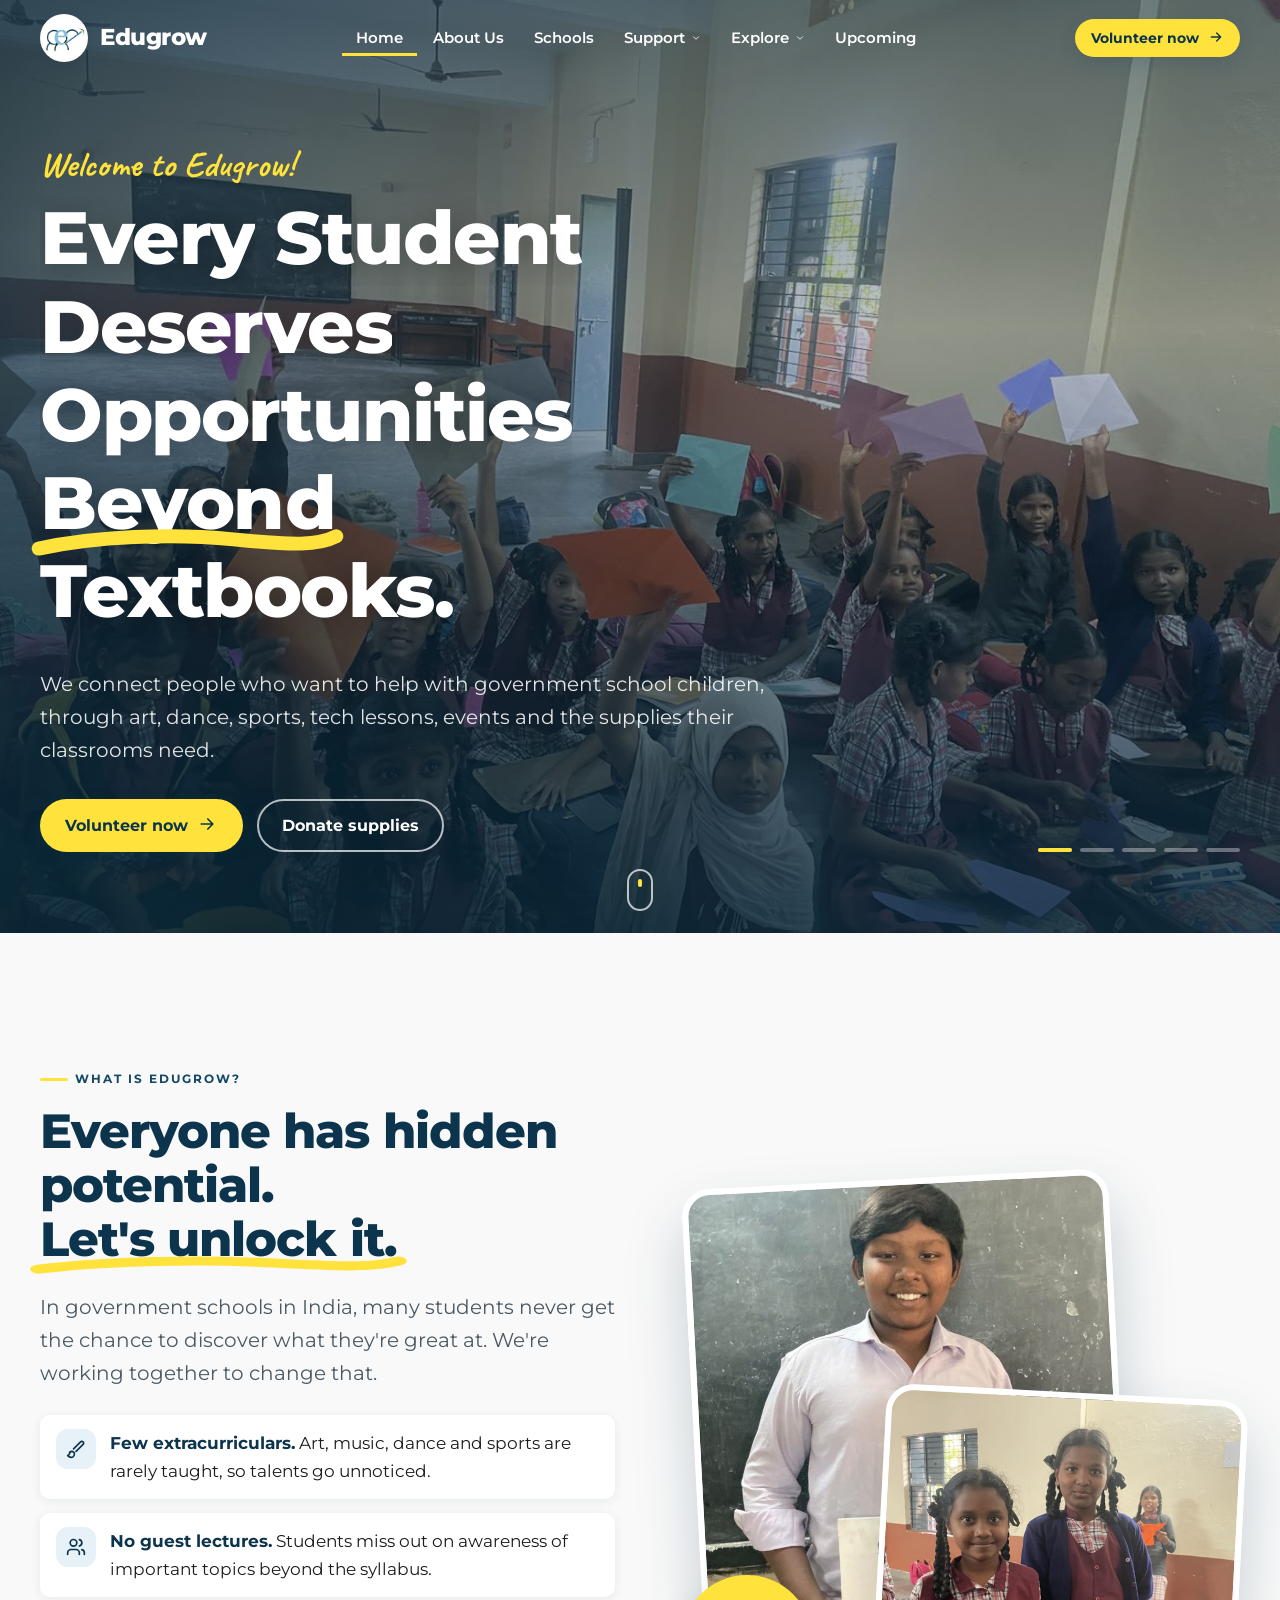
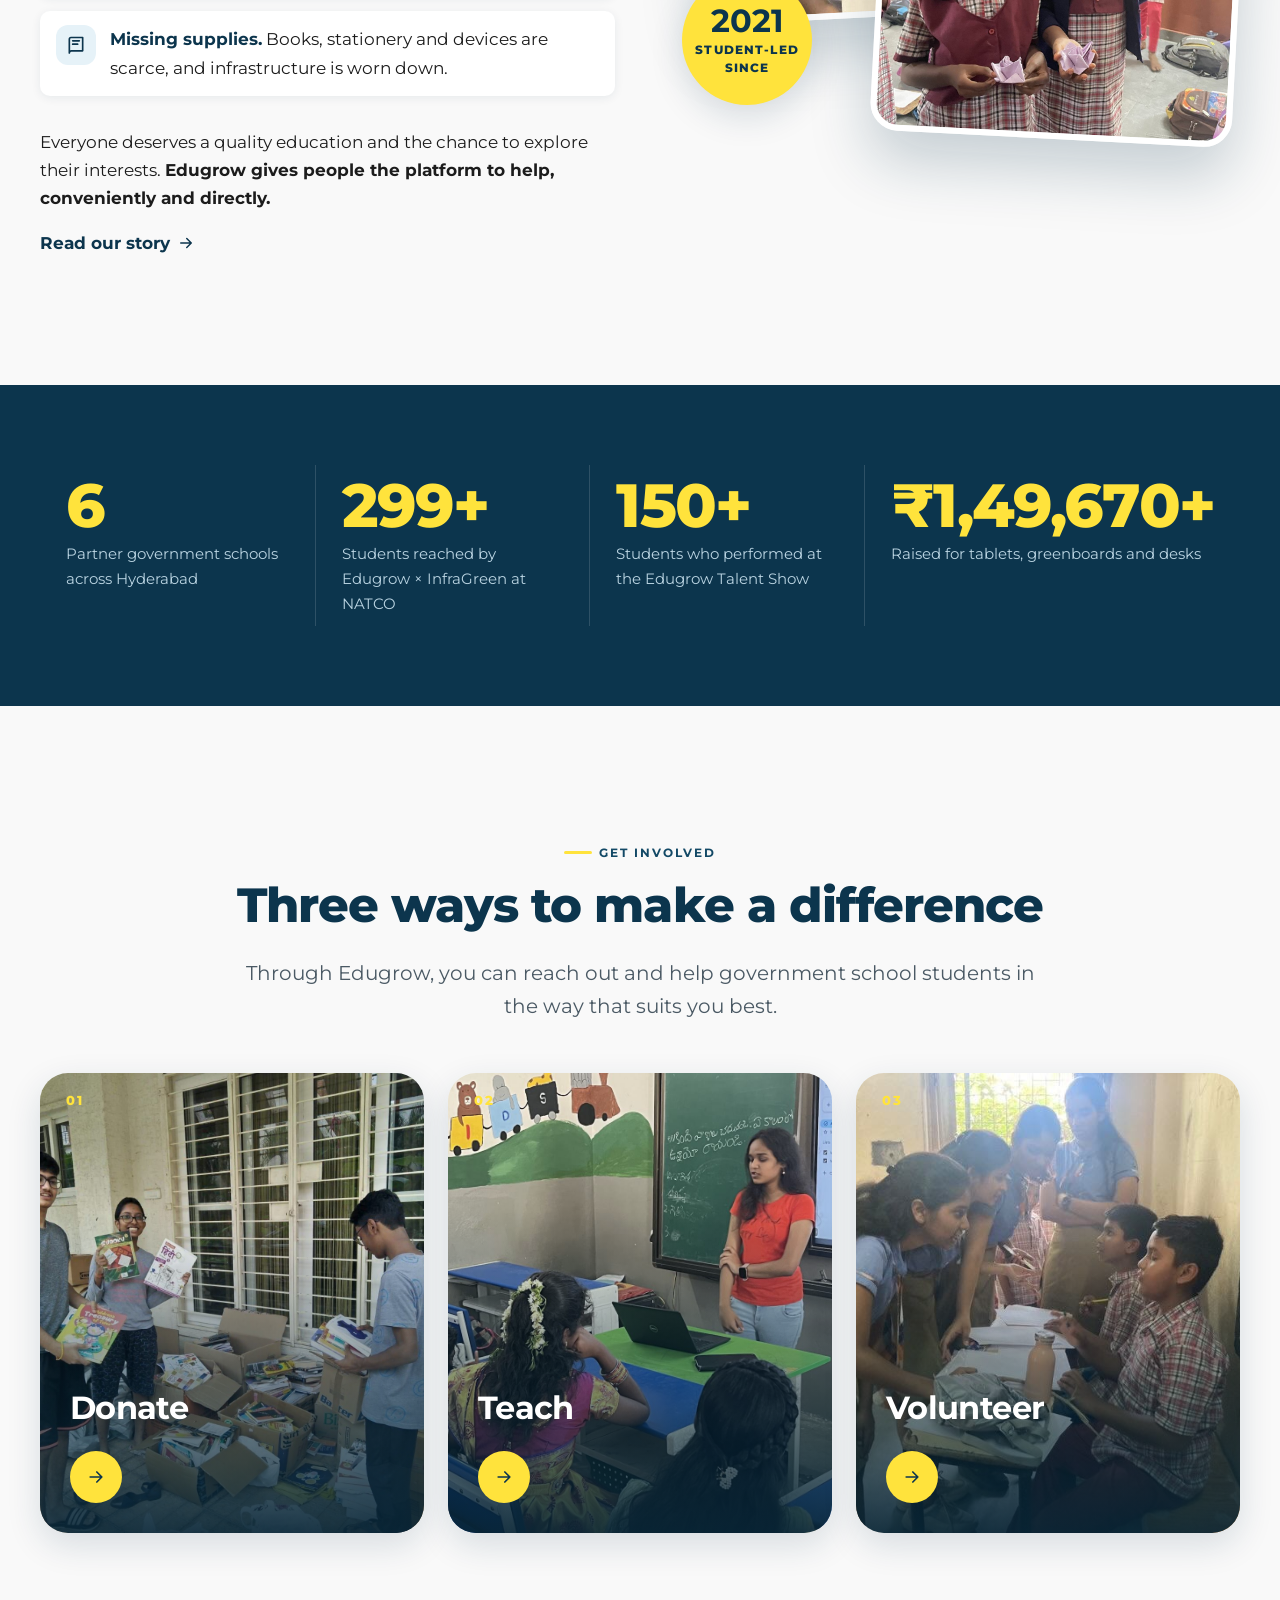
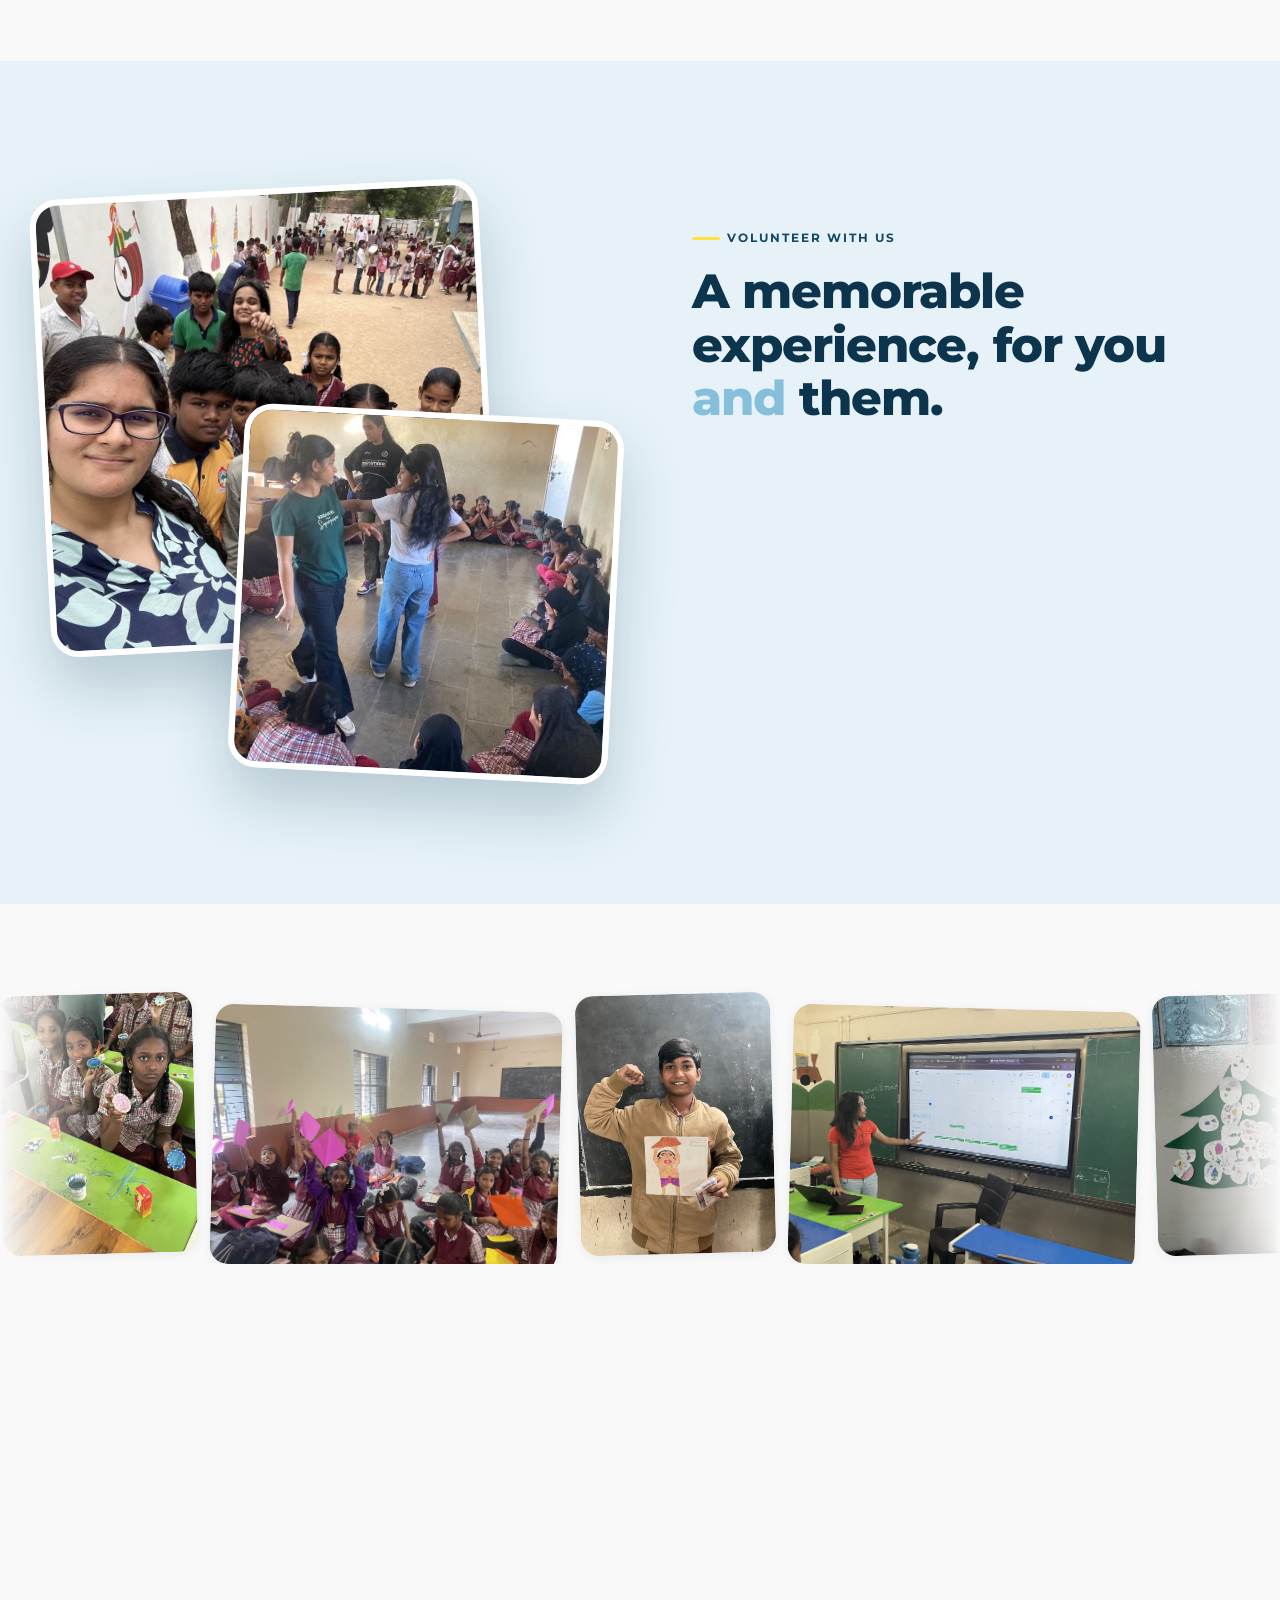
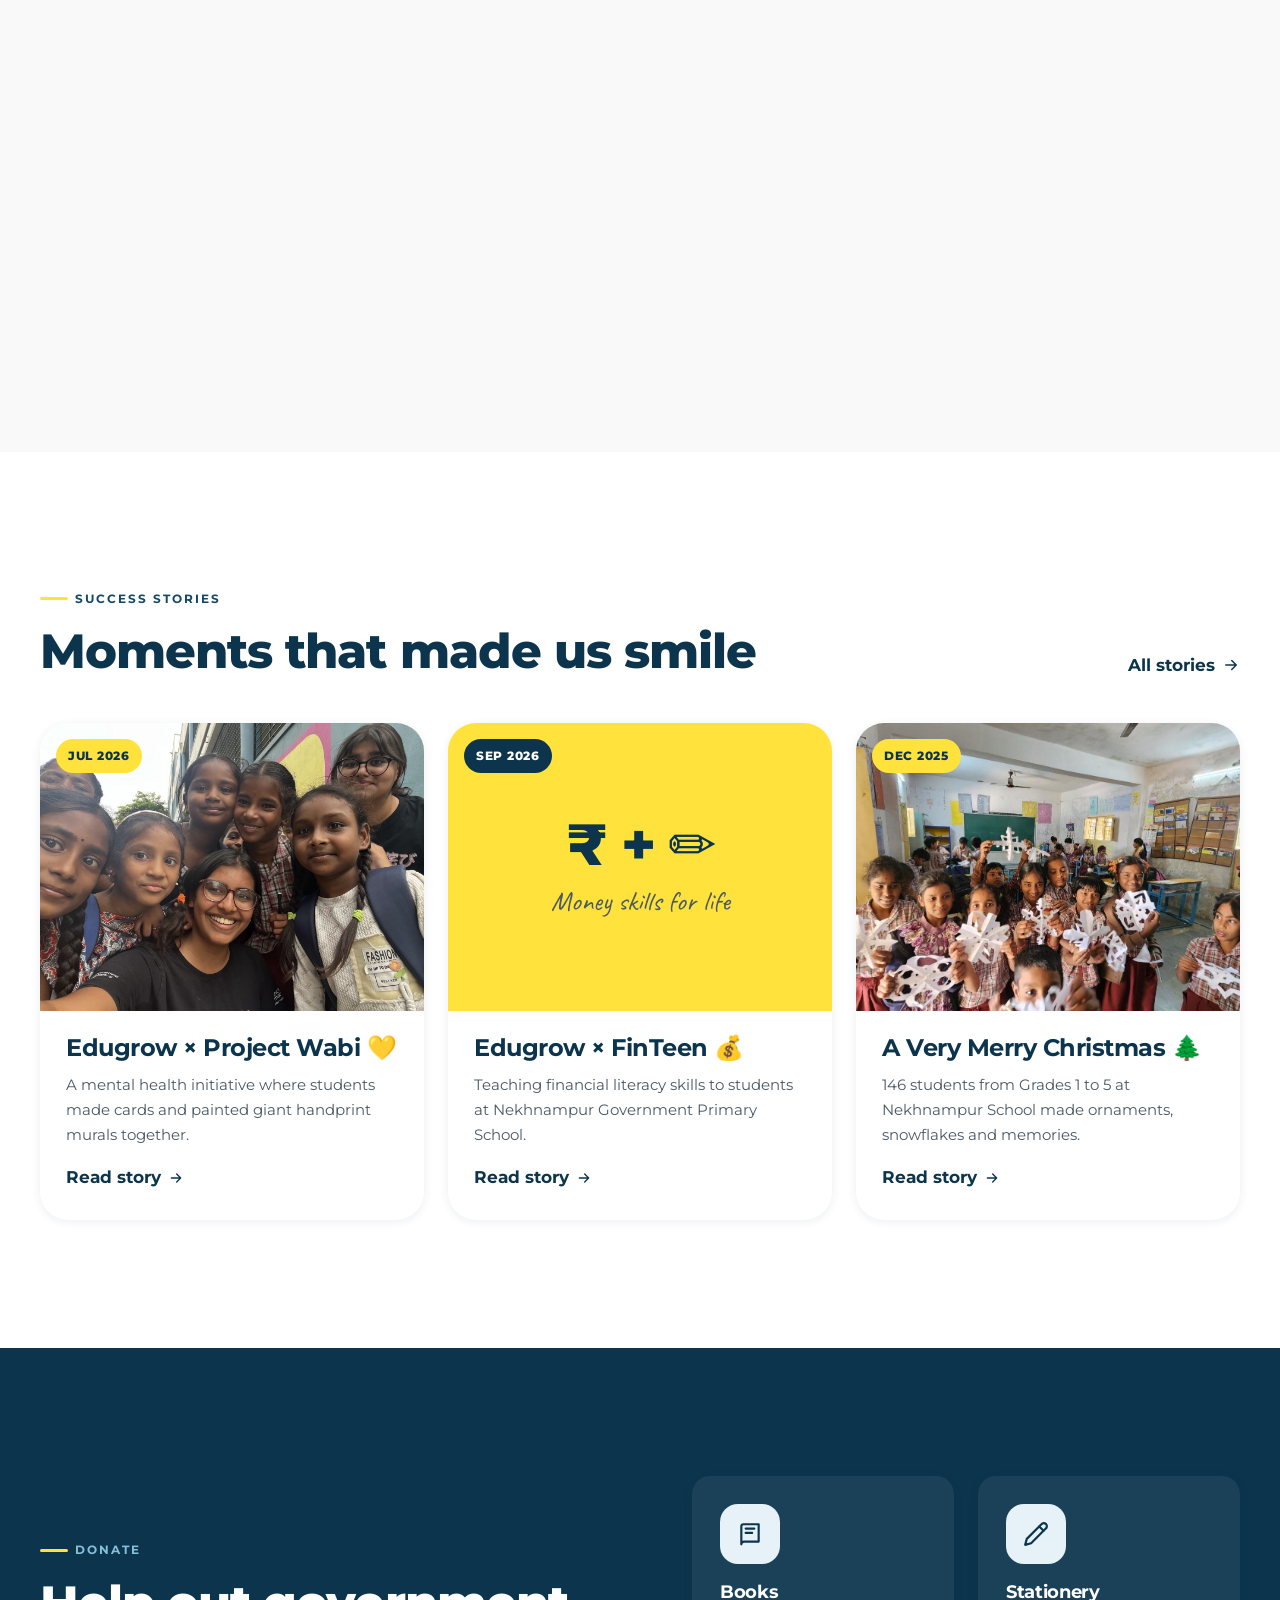
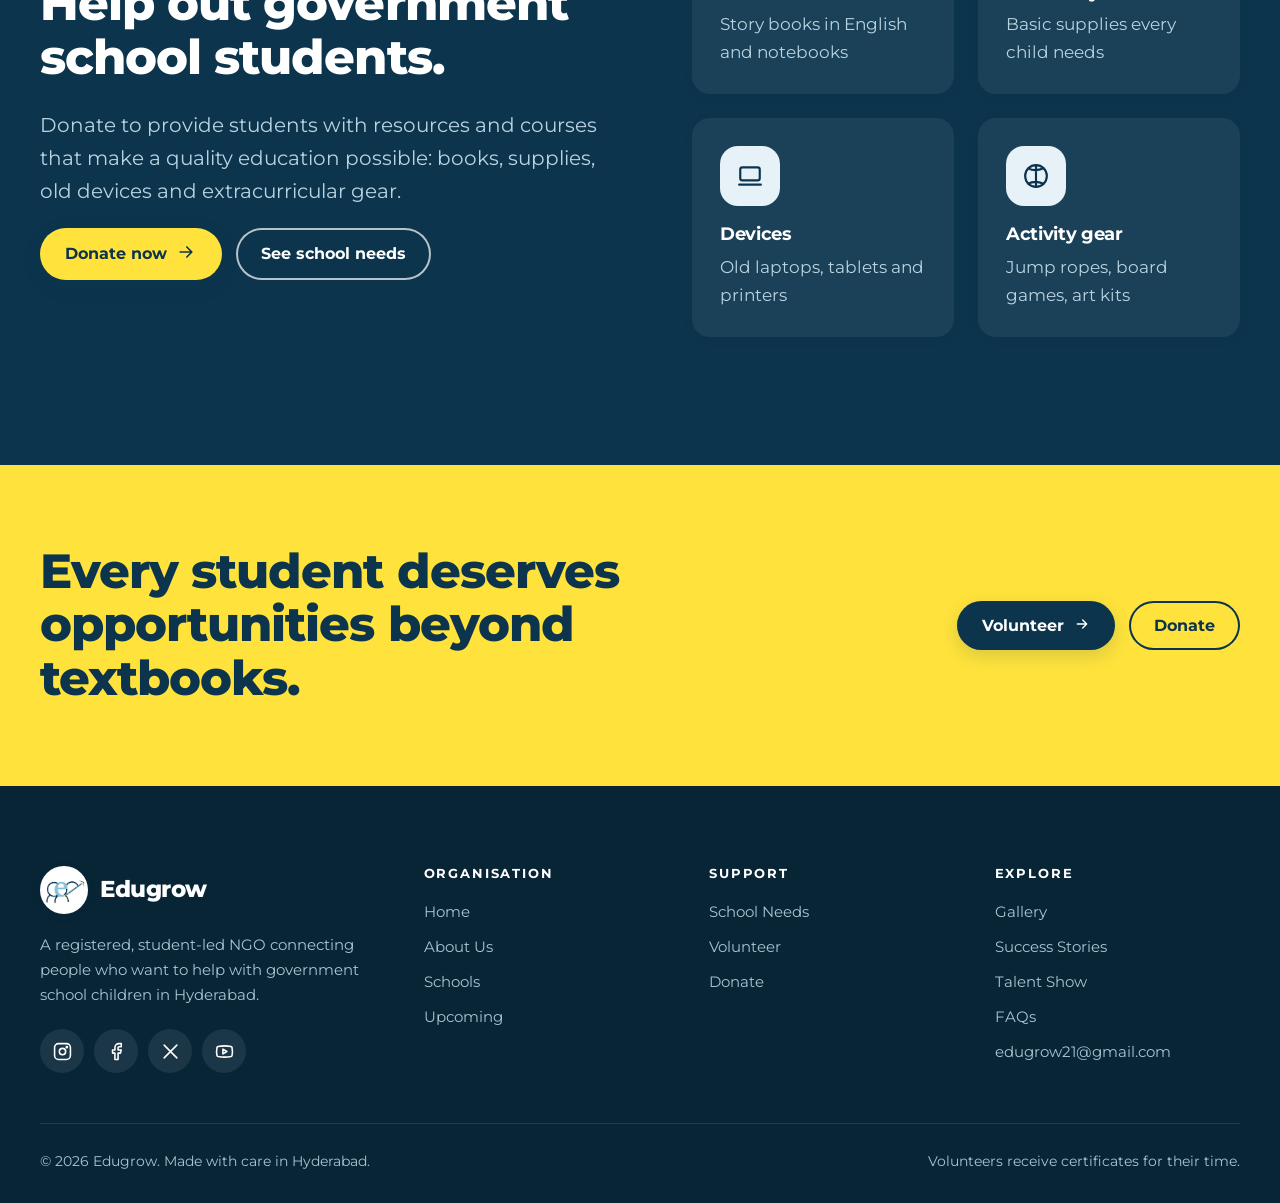
==== commit 2416c85a: "Feature Project Wabi and FinTeen on the homepage The "Moments that made us smile" section now leads " ====
--- a/index.html
+++ b/index.html
@@ -178,17 +178,17 @@
           <a class="link-arrow reveal" href="success-stories.html">All stories <span data-icon="arrow" data-size="18"></span></a>
         </div>
         <div class="grid-3">
-          <a class="story-card reveal" href="success-stories.html#christmas">
+          <a class="story-card reveal" href="success-stories.html#wabi">
+            <div class="media"><img src="assets/img/photos/wabi-1.jpg" alt="Project Wabi volunteers taking a selfie with students" loading="lazy"><span class="date">Jul 2026</span></div>
+            <div class="body"><h3>Edugrow × Project Wabi 💛</h3><p>A mental health initiative where students made cards and painted giant handprint murals together.</p><span class="link-arrow">Read story <span data-icon="arrow" data-size="16"></span></span></div>
+          </a>
+          <a class="story-card reveal" style="--d:.1s" href="success-stories.html#finteen">
+            <div class="media" style="background:var(--sun);display:grid;place-items:center;text-align:center"><div><div style="font:800 3.6rem/1 var(--font-head);color:var(--navy);letter-spacing:-.04em">₹ + ✏️</div><p class="quote-strip" style="font-size:1.7rem;margin:10px 0 0">Money skills for life</p></div><span class="date" style="background:var(--navy);color:var(--white)">Sep 2026</span></div>
+            <div class="body"><h3>Edugrow × FinTeen 💰</h3><p>Teaching financial literacy skills to students at Nekhnampur Government Primary School.</p><span class="link-arrow">Read story <span data-icon="arrow" data-size="16"></span></span></div>
+          </a>
+          <a class="story-card reveal" style="--d:.2s" href="success-stories.html#christmas">
             <div class="media"><img src="assets/img/photos/christmas-old-3.jpg" alt="Students holding paper snowflakes at the Christmas event" loading="lazy"><span class="date">Dec 2025</span></div>
             <div class="body"><h3>A Very Merry Christmas 🌲</h3><p>146 students from Grades 1 to 5 at Nekhnampur School made ornaments, snowflakes and memories.</p><span class="link-arrow">Read story <span data-icon="arrow" data-size="16"></span></span></div>
-          </a>
-          <a class="story-card reveal" style="--d:.1s" href="success-stories.html#last-day">
-            <div class="media"><img src="assets/img/photos/lastday-1.jpg" alt="Students celebrating at the Last Day of School event" loading="lazy"><span class="date">Apr 2025</span></div>
-            <div class="body"><h3>Last Day of School 🎉</h3><p>Sports stations, art, snacks and gift bags at Oakridge for an unforgettable start to summer.</p><span class="link-arrow">Read story <span data-icon="arrow" data-size="16"></span></span></div>
-          </a>
-          <a class="story-card reveal" style="--d:.2s" href="success-stories.html#diya">
-            <div class="media"><img src="assets/img/photos/diya-old-1.jpg" alt="Students painting diyas" loading="lazy"><span class="date">Nov 2024</span></div>
-            <div class="body"><h3>Diya Painting Workshop</h3><p>Kids at MPPS Kondapur painted festive diyas to celebrate the festival of lights.</p><span class="link-arrow">Read story <span data-icon="arrow" data-size="16"></span></span></div>
           </a>
         </div>
       </div>
